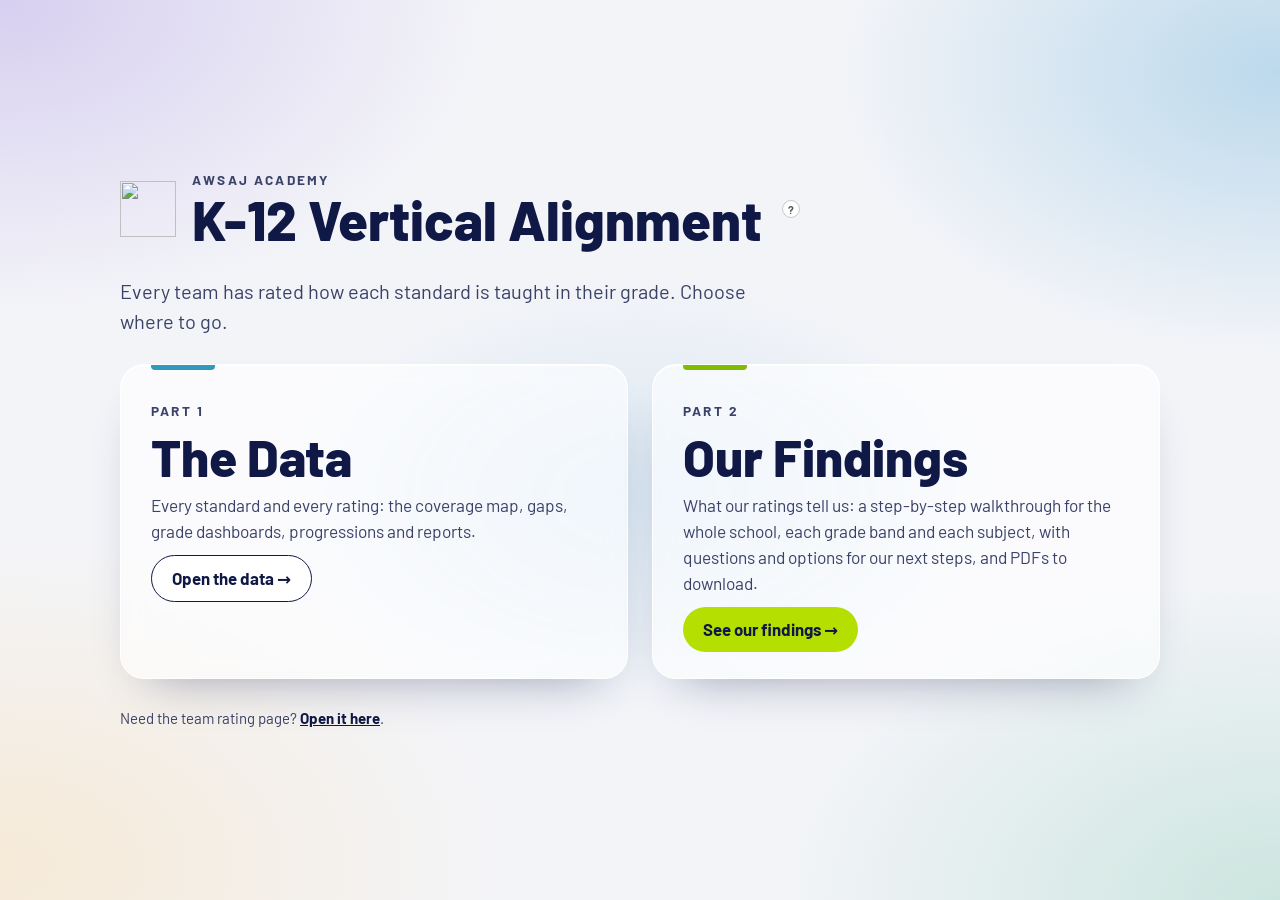
==== site/index.html @ a0c70bc0 "Landing page: Part 1, The Data, and Part 2, Our Findings A plain visit now opens a start page in the" ====
<!doctype html>
<html lang="en">
<head>
<meta charset="utf-8">
<meta name="viewport" content="width=device-width, initial-scale=1">
<title>Awsaj Vertical Alignment</title>
<link rel="icon" href="awsaj-symbol.svg" type="image/svg+xml">
<meta name="description" content="Awsaj Academy K-12 standards coverage: a collaborative audit of what each grade teaches.">
<link rel="preconnect" href="https://fonts.googleapis.com">
<link rel="preconnect" href="https://fonts.gstatic.com" crossorigin>
<link href="https://fonts.googleapis.com/css2?family=Barlow:wght@400;500;600;700&display=swap" rel="stylesheet">
<link rel="stylesheet" href="styles.css?v=dev">
</head>
<body>
<section id="landing" class="landing" hidden aria-labelledby="landing-title">
  <div class="landing-in">
    <div class="landing-brand"><img src="awsaj-symbol.svg" alt="" width="56" height="56"><div><div class="school">Awsaj Academy</div><h1 id="landing-title">K-12 Vertical Alignment</h1></div>
      <button type="button" class="help" data-help="landing" aria-label="What is this?">?</button></div>
    <p class="landing-lead">Every team has rated how each standard is taught in their grade. Choose where to go.</p>
    <div class="landing-cards">
      <a class="landing-card l1" href="./?open=view%3Dheatmap"><span class="eb">Part 1</span><b>The Data</b><span>Every standard and every rating: the coverage map, gaps, grade dashboards, progressions and reports.</span><span class="go">Open the data &rarr;</span></a>
      <a class="landing-card l2" href="journey.html"><span class="eb">Part 2</span><b>Our Findings</b><span>What our ratings tell us: a step-by-step walkthrough for the whole school, each grade band and each subject, with questions and options for our next steps, and PDFs to download.</span><span class="go">See our findings &rarr;</span></a>
    </div>
    <p class="landing-foot">Need the team rating page? <a href="./?rate=1">Open it here</a>.</p>
  </div>
</section>
<script>(function () { if (!location.search && !location.hash) { document.getElementById("landing").hidden = false; document.documentElement.classList.add("on-landing"); } })();</script>
<header class="top">
  <a class="brand" href="./" data-act="home" title="Back to the team page, to choose or change your team">
    <img class="mark" src="awsaj-symbol.svg" alt="" width="44" height="44">
    <div>
      <div class="school">Awsaj Academy</div>
      <h1>K-12 Vertical Alignment</h1>
    </div>
  </a>
  <div class="whoami" id="whoami"></div>
  <span class="open-full-w" id="open-full" hidden><button type="button" class="open-full" data-act="open-full" title="Open the site on its own in a new tab, without the Google Sites banner and menu: best for presenting (then press F11 for full screen).">Open full page ↗</button><button type="button" class="help" data-help="open_full" aria-label="What is this?">?</button></span>
  <div class="team-pick">
    <label for="team">Your team</label><button type="button" class="help" data-help="team" aria-label="What is this?">?</button>
    <select id="team"><option value="">Choose your team</option></select>
  </div>
</header>

<nav class="tabs" role="tablist" aria-label="Views">
  <button role="tab" data-view="rate" aria-selected="true">Rate</button>
  <button role="tab" data-view="heatmap">Coverage map</button>
  <button role="tab" data-view="gaps">Gaps &amp; repetition</button>
  <button role="tab" data-view="dashboard">Grade dashboard</button>
  <button role="tab" data-view="ladder">Progressions</button>
  <button role="tab" data-view="report">Reports</button>
  <button role="tab" data-view="activity">Activity</button>
  <button role="tab" data-view="plans" hidden>Vertical Alignment Audit</button>
  <a class="tablink" href="journey.html">Part 2: What our ratings tell us</a><button type="button" class="help" data-help="part2" aria-label="What is this?">?</button>
  <span class="sync" id="sync" aria-live="polite"></span><button type="button" class="help" data-help="sync" aria-label="What is this?">?</button>
</nav>

<section class="filters" id="filters">
  <label><span>Subject <button type="button" class="help" data-help="subject" aria-label="What is this?">?</button></span><select id="f-subject"></select></label>
  <label><span>Standard set <button type="button" class="help" data-help="framework" aria-label="What is this?">?</button></span><select id="f-framework"></select></label>
  <label><span>Show <button type="button" class="help" data-help="division" aria-label="What is this?">?</button></span><select id="f-division">
    <option value="all">K-12</option><option value="Elementary">Elementary (K-5)</option>
    <option value="Middle">Middle (6-8)</option><option value="High">High (9-12)</option>
    <option value="K-2">Grades K-2</option><option value="3-5">Grades 3-5</option><option value="6-12">Secondary (6-12): every course</option></select></label>
  <label class="grade-only"><span>Grade <button type="button" class="help" data-help="grade" aria-label="What is this?">?</button></span><select id="f-grade"></select></label>
  <label><span>Strand <button type="button" class="help" data-help="strand" aria-label="What is this?">?</button></span><select id="f-strand"><option value="">All strands</option></select></label>
  <label><span>Standards <button type="button" class="help" data-help="mark" aria-label="What is this?">?</button></span><select id="f-mark">
    <option value="">All standards</option><option value="pr">★ Priority / power only</option><option value="pn" class="pn-opt">✓ In curriculum docs only</option><option value="npn" class="pn-opt">Not in curriculum docs</option></select></label>
  <label class="order-only"><span>Order <button type="button" class="help" data-help="order" aria-label="What is this?">?</button></span><select id="f-order">
    <option value="">Curriculum order</option><option value="pr">Priority / power first</option><option value="pn" class="pn-opt">In curriculum docs first</option></select></label>
  <label class="grow"><span>Search <button type="button" class="help" data-help="search" aria-label="What is this?">?</button></span><input id="f-search" type="search" name="va-search" autocomplete="off" placeholder="Code or words, e.g. fractions"></label>
  <div class="exports">
    <button class="ghost" id="x-csv" title="Download the current view as a spreadsheet">CSV</button>
    <button class="ghost" id="x-png" title="Download a grid as an image: the Audit's K-12 grid for the chosen grade, or the coverage map's Matched across grades rows">PNG</button>
    <button class="ghost" id="x-pdf" title="Print or save this view as an A4 PDF with every finding">PDF</button><button class="ghost" id="x-pdf-f" title="Print or save as A4 PDF with the findings only: leaves out the long informational lists (moves, reinforcement, unknown, full grids)">PDF: findings</button><button class="ghost" id="x-report" title="A designed PDF report of this page for K-12, K-5, 6-8 or 9-12">PDF report</button><button type="button" class="help" data-help="pdf_report" aria-label="What is this?">?</button><button type="button" class="help" data-help="exports" aria-label="What is this?">?</button>
  </div>
</section>

<main id="main">
  <section class="view" id="view-flow"></section>
  <section class="view" id="view-rate" hidden></section>
  <section class="view" id="view-heatmap" hidden></section>
  <section class="view" id="view-gaps" hidden></section>
  <section class="view" id="view-dashboard" hidden></section>
  <section class="view" id="view-ladder" hidden></section>
  <section class="view" id="view-report" hidden></section>
  <section class="view" id="view-activity" hidden></section>
  <section class="view" id="view-plans" hidden></section>
</main>

<div class="legend-bar" id="legend">
  <span class="key"><i class="lv lv-none"></i>Not rated</span>
  <span class="key"><i class="lv lv-0"></i>Not taught</span>
  <span class="key"><i class="lv lv-1"></i>Introduced / exposed</span>
  <span class="key"><i class="lv lv-2"></i>Taught in depth</span>
  <span class="key"><i class="lv lv-none placed"></i>Suggested grade for the standard</span>
  <span class="key"><span class="mk mk-pr">★ Priority (6-12)</span><span class="mk mk-pr">★ Power (K-5)</span><span class="mk mk-pn pn-opt">✓ In curriculum docs</span><button type="button" class="help" data-help="marks" aria-label="What is this?">?</button></span><button type="button" class="ghost sm src-btn" data-act="sources">Data sources</button><button type="button" class="help" data-help="sources" aria-label="What is this?">?</button>
  <span class="legend-sets"><span class="setb set-cc">CCSS</span><span class="setb set-ee">EE</span><span class="setb set-ngss">NGSS</span><span class="setb set-aero">AERO</span><span class="setb set-wi">WI</span><button type="button" class="help" data-help="sets" aria-label="What is this?">?</button></span><button type="button" class="help" data-help="legend" aria-label="What is this?">?</button>
</div>

<dialog id="detail" aria-labelledby="d-title">
  <div class="dlg-head">
    <div><div class="eyebrow" id="d-eyebrow"></div><h2 id="d-title"></h2></div>
    <button class="icon" id="d-close" aria-label="Close">&times;</button>
  </div>
  <div class="dlg-body" id="d-body"></div>
</dialog>
<div class="tip" id="tip" role="tooltip" hidden></div>
<div class="pop" id="pop" role="dialog" aria-modal="false" hidden><div class="pop-t" id="pop-t"></div><div id="pop-b"></div><button class="icon pop-x" id="pop-x" aria-label="Close">&times;</button></div>
<div class="toast" id="toast" role="status" hidden></div>

<script src="config.js?v=dev"></script>
<script src="help.js?v=dev"></script>
<script src="app.js?v=dev"></script>
</body>
</html>
---- site/styles.css ----
:root {
  color-scheme: light;
  /* Awsaj Academy brand (from awsaj.qa): dark green wordmark, grey text, and the four ribbon colours of the symbol */
  --brand: #024638;
  --brand-ink: #01302A;
  --brand-tint: #E3EEEA;
  --accent: #ED8B00;        /* tangerine ribbon: highlights, selection, focus */
  --accent-tint: #FDF1E0;
  --ink: #1E2324;
  --ink-2: #56595A;         /* Awsaj abbey grey */
  --muted: #636669;         /* Awsaj logo grey, darkened for text contrast (5.9:1 on white) */
  --line: #D9E1E2;          /* Awsaj geyser */
  --line-2: #C3CDCE;
  --surface: #FFFFFF;
  --page: #F3F6F5;
  --chip: #ECF0F0;          /* Awsaj porcelain */
  /* rating levels use three ribbon colours; lime and orange are never both levels (colour-blind safe) */
  --lv-none: #FFFFFF;
  --lv-0: #D00070;          /* razzmatazz: not taught */
  --lv-0-ink: #FFFFFF;
  --lv-0-tint: #FBE3EF;
  --lv-1: #0092BC;          /* bondi blue: introduced */
  --lv-1-tint: #DFF1F7;
  --lv-2: #78BE21;          /* lima: taught in depth */
  --lv-2-ink: #1E2324;
  --lv-2-tint: #EDF6E1;
  --lv-2-text: #3F6B0C;     /* readable lima for text on white */
  --placed: #024638;
  --elem: #0092BC;
  --middle: #D00070;
  --high: #024638;
  --warn: #8A4E00;
  --warn-bg: #FDF1E0;
  --radius: 12px;
  --font: "Barlow", "DIN Next LT Pro", system-ui, sans-serif;
  --serif: "Barlow", "DIN Next LT Pro", system-ui, sans-serif;
}
* { box-sizing: border-box; }
body { margin: 0; background: var(--page); color: var(--ink); font: 15px/1.5 var(--font); }
h1, h2, h3 { margin: 0; line-height: 1.2; }
button, select, input { font: inherit; }
button { cursor: pointer; border: 1px solid var(--brand); background: var(--brand); color: #fff;
  border-radius: 8px; padding: 6px 12px; font-weight: 600; }
button:hover { background: var(--brand-ink); }
button.ghost { background: var(--surface); color: var(--brand); border-color: var(--line-2); }
button.ghost:hover { border-color: var(--brand); background: var(--brand-tint); }
button.icon { background: transparent; border: 0; color: var(--ink-2); font-size: 26px; line-height: 1; padding: 2px 8px; }
button:focus-visible, select:focus-visible, input:focus-visible, .cell:focus-visible { outline: 3px solid #F7C680; outline-offset: 2px; }
select, input { border: 1px solid var(--line-2); border-radius: 8px; padding: 6px 8px; background: var(--surface); color: var(--ink); min-width: 0; }
.muted { color: var(--muted); }
.row-end { display: flex; justify-content: flex-end; gap: 8px; margin-top: 12px; }

/* header */
.top { display: flex; align-items: center; justify-content: space-between; gap: 16px; flex-wrap: wrap;
  padding: 14px 24px; background: var(--surface); border-top: 5px solid var(--brand); border-bottom: 1px solid var(--line); }
.brand { display: flex; align-items: center; gap: 12px; }
.mark { width: 44px; height: 44px; display: block; }
.school { font-size: 12px; letter-spacing: .12em; text-transform: uppercase; color: var(--muted); font-weight: 600; }
.top h1 { font: 600 22px/1.15 var(--serif); }
.team-pick { display: flex; align-items: center; gap: 8px; }
.team-pick label { font-size: 13px; color: var(--ink-2); font-weight: 600; }
.team-pick select { min-width: 220px; border-color: var(--brand); }

/* tabs */
.tabs { display: flex; gap: 4px; padding: 0 24px; background: var(--surface); border-bottom: 1px solid var(--line); overflow-x: auto; }
.tabs button { background: transparent; color: var(--ink-2); border: 0; border-bottom: 3px solid transparent; border-radius: 0;
  padding: 12px 12px 9px; white-space: nowrap; font-weight: 600; }
.tabs button[aria-selected="true"] { color: var(--brand); border-bottom-color: var(--brand); }
.tabs button:hover { color: var(--brand); background: transparent; }
.sync { margin-left: auto; align-self: center; font-size: 12px; color: var(--muted); white-space: nowrap; padding-left: 12px; }

/* filters */
.filters { display: flex; flex-wrap: wrap; gap: 10px 14px; align-items: end; padding: 14px 24px; }
.filters label { display: flex; flex-direction: column; gap: 3px; font-size: 12px; font-weight: 600; color: var(--ink-2); }
.filters label.grow { flex: 1 1 220px; }
.filters .exports { display: flex; gap: 6px; margin-left: auto; }
.filters[data-view="activity"] .grade-only, .filters[data-view="rate"][data-committee="0"] .grade-only { display: none; }
.torate-row { display: flex; flex-wrap: wrap; align-items: center; gap: 6px; margin: 4px 0 10px; font-size: 13px; }
.torate { border: 1px solid var(--lv-0); background: #fff; color: var(--ink); border-radius: 999px; padding: 3px 10px; cursor: pointer; font: inherit; }
.torate b { color: var(--lv-0); }
.torate.done { border-color: var(--lv-2); } .torate.done b { color: var(--lv-2-text); }
.torate.on { box-shadow: 0 0 0 2px var(--brand); }
.filters select:disabled { opacity: .6; cursor: not-allowed; }

main { padding: 0 24px 24px; }
.view { min-height: 40vh; }
.panel { background: var(--surface); border: 1px solid var(--line); border-radius: var(--radius); padding: 18px 20px; margin-bottom: 16px; }
.panel h2 { font: 600 19px/1.25 var(--serif); margin-bottom: 4px; }
.panel h3 { font-size: 15px; margin: 14px 0 6px; }
.lede { color: var(--ink-2); margin: 4px 0 0; max-width: 70ch; }
.empty { padding: 32px; text-align: center; color: var(--muted); }

/* legend */
.legend-bar { display: flex; flex-wrap: wrap; gap: 6px 18px; padding: 10px 24px; font-size: 13px; color: var(--ink-2);
  position: sticky; bottom: 0; background: rgba(250,250,248,.96); border-top: 1px solid var(--line); z-index: 5; }
.key { display: inline-flex; align-items: center; gap: 6px; }
.lv { display: inline-block; width: 16px; height: 16px; border-radius: 4px; border: 1px solid var(--line-2); }
.lv-none { background: var(--lv-none); }
.lv-0 { background: var(--lv-0); border-color: var(--lv-0); }
.lv-1 { background: var(--lv-1); border-color: var(--lv-1); }
.lv-2 { background: var(--lv-2); border-color: var(--lv-2); }
.lv.placed { box-shadow: inset 0 0 0 2px var(--placed); border-color: var(--placed); }

/* rate view */
.rate-head { display: flex; flex-wrap: wrap; gap: 12px 24px; align-items: center; justify-content: space-between; }
.ring-box { display: flex; align-items: center; gap: 12px; }
.ring-key { font-size: 13px; color: var(--ink-2); line-height: 1.6; }
.ring-key b { color: var(--ink); font-size: 15px; }
.ring-key span { display: inline-flex; align-items: center; gap: 5px; margin-right: 10px; }
.ring-key .lv { width: 10px; height: 10px; border-radius: 3px; }
.donut .arc { transition: stroke-dasharray .6s ease; }
.donut-n { font: 700 9px var(--font); fill: var(--ink); }
.donut-l { font: 600 4.2px var(--font); fill: var(--muted); letter-spacing: .03em; }
.progress { display: flex; align-items: center; gap: 10px; font-size: 13px; color: var(--ink-2); }
.bar { display: flex; width: 220px; height: 10px; border-radius: 5px; overflow: hidden; background: var(--chip); gap: 2px; }
.bar i { display: block; height: 100%; }
.group-title { display: flex; align-items: baseline; justify-content: space-between; gap: 12px; margin: 18px 0 6px; }
.group-title h3 { margin: 0; font-size: 15px; }
.strand { display: flex; align-items: center; gap: 12px; margin: 18px 0 6px; padding: 8px 12px; border-radius: 8px; background: var(--brand-tint);
  font-size: 12px; font-weight: 700; letter-spacing: .06em; text-transform: uppercase; color: var(--brand); }
.strand > span:first-child { flex: 0 1 auto; }
.strand .mini { flex: 1 1 120px; max-width: 260px; }
.strand-n { font-size: 12px; letter-spacing: 0; text-transform: none; color: var(--ink-2); font-variant-numeric: tabular-nums; margin-left: auto; }
.strand.done { background: var(--lv-2-tint); color: var(--lv-2-text); }
.strand.done .strand-n { color: var(--lv-2-text); font-weight: 700; }
.mini { display: inline-flex; gap: 2px; height: 8px; min-width: 60px; border-radius: 4px; overflow: hidden; vertical-align: middle; }
.mini i { display: block; height: 100%; min-width: 3px; }
.mini i.rest { background: var(--line); }
.std { display: grid; grid-template-columns: 120px 1fr auto; gap: 6px 14px; align-items: center; padding: 10px 10px 10px 12px; border-top: 1px solid var(--line);
  border-left: 4px solid transparent; border-radius: 0 6px 6px 0; transition: background .3s, border-color .3s; }
.std:hover { background: #F8FAFA; }
.std.rated.l0 { border-left-color: var(--lv-0); } .std.rated.l1 { border-left-color: var(--lv-1); } .std.rated.l2 { border-left-color: var(--lv-2); }
.std.flash.l0 { animation: flash0 1s ease-out; } .std.flash.l1 { animation: flash1 1s ease-out; } .std.flash.l2 { animation: flash2 1s ease-out; }
@keyframes flash0 { from { background: var(--lv-0-tint); } } @keyframes flash1 { from { background: var(--lv-1-tint); } } @keyframes flash2 { from { background: var(--lv-2-tint); } }
.std:first-of-type { border-top: 0; }
.code { font-weight: 700; font-size: 13px; color: var(--ink); background: none; border: 0; padding: 0; text-align: left; }
.code:hover { color: var(--brand); background: none; text-decoration: underline; }
.std .txt { color: var(--ink-2); font-size: 14px; }
.std .tags { display: flex; gap: 6px; flex-wrap: wrap; margin-top: 3px; }
.tag { font-size: 11px; font-weight: 600; padding: 1px 7px; border-radius: 99px; background: var(--chip); color: var(--ink-2); }
.tag.sg { background: var(--brand-tint); color: var(--brand-ink); }
.tag.flag { background: var(--warn-bg); color: var(--warn); }
.seg { display: inline-flex; border: 1px solid var(--line-2); border-radius: 8px; overflow: hidden; }
.seg button { background: var(--surface); color: var(--ink-2); border: 0; border-left: 1px solid var(--line-2); border-radius: 0;
  padding: 6px 10px; font-size: 13px; font-weight: 600; white-space: nowrap; }
.seg button:first-child { border-left: 0; }
.seg button:hover { background: var(--chip); color: var(--ink); }
.seg button[data-l="0"]:hover { background: var(--lv-0-tint); } .seg button[data-l="1"]:hover { background: var(--lv-1-tint); } .seg button[data-l="2"]:hover { background: var(--lv-2-tint); }
.seg button[aria-pressed="true"] { animation: pop .25s ease-out; }
@keyframes pop { 50% { transform: scale(1.08); } }
.seg button[aria-pressed="true"][data-l="0"] { background: var(--lv-0); color: var(--lv-0-ink); }
.seg button[aria-pressed="true"][data-l="1"] { background: var(--lv-1); color: #fff; }
.seg button[aria-pressed="true"][data-l="2"] { background: var(--lv-2); color: var(--lv-2-ink); }
.who { font-size: 11px; color: var(--muted); grid-column: 3; text-align: right; }

/* heatmap */
.hm-wrap { overflow: auto; max-height: 70vh; border: 1px solid var(--line); border-radius: var(--radius); background: var(--surface); }
table.hm { border-collapse: separate; border-spacing: 2px; font-size: 12px; }
table.hm th { position: sticky; top: 0; background: var(--surface); z-index: 2; font-weight: 700; color: var(--ink-2); padding: 6px 2px; }
table.hm th.rowh, table.hm td.rowh { position: sticky; left: 0; background: var(--surface); z-index: 1; text-align: left; }
table.hm th.rowh { z-index: 3; }
table.hm td.rowh { padding: 0 10px 0 6px; white-space: nowrap; max-width: 280px; overflow: hidden; text-overflow: ellipsis; }
table.hm tr.strand-row td { font-size: 11px; font-weight: 700; letter-spacing: .06em; text-transform: uppercase; color: var(--brand); padding: 12px 6px 4px;
  background: linear-gradient(90deg, var(--brand-tint), transparent 60%); border-radius: 6px; }
table.hm th[data-gi] { vertical-align: bottom; }
.colh { background: none; border: 0; color: var(--ink-2); padding: 2px 0 4px; display: flex; flex-direction: column; align-items: center; gap: 3px; width: 34px; border-radius: 6px; font-weight: 700; }
.colh small { font-size: 10px; font-weight: 600; color: var(--muted); }
.colh .mini { min-width: 0; width: 30px; height: 5px; }
.colh:hover { background: var(--brand-tint); color: var(--brand); }
table.hm th.sel .colh { background: var(--accent); color: #fff; } table.hm th.sel .colh small { color: #fff; }
table.hm td.xcol, table.hm th.xcol, table.cm th.xcol { background: var(--accent-tint); }
table.hm tbody tr:hover td { background: var(--accent-tint); }
table.hm tbody tr:hover td.rowh .code { color: var(--brand); }
.cell { width: 30px; height: 20px; border-radius: 4px; background: var(--lv-none); border: 1px solid var(--line); padding: 0; display: block; position: relative; transition: transform .12s; }
.cell.l0 { background: var(--lv-0); border-color: var(--lv-0); }
.cell.l1 { background: var(--lv-1); border-color: var(--lv-1); }
.cell.l2 { background: var(--lv-2); border-color: var(--lv-2); }
.cell.placed { box-shadow: 0 0 0 2px var(--placed); border-color: var(--placed); }
.cell.placed:not(.l0):not(.l1):not(.l2) { background: var(--lv-none); }
.cell.off::after { content: ""; position: absolute; right: 2px; top: 2px; width: 5px; height: 5px; border-radius: 50%; background: var(--brand); }
.cell.l1.off::after, .cell.l0.off::after { background: #fff; } .cell.l2.off::after { background: var(--brand); }
.cell:hover { outline: 2px solid var(--ink); outline-offset: 1px; transform: scale(1.25); z-index: 1; }
.cell:hover { background: var(--lv-none); } .cell.placed:hover { background: var(--lv-none); }
.cell.l0:hover { background: var(--lv-0); } .cell.l1:hover { background: var(--lv-1); } .cell.l2:hover { background: var(--lv-2); }
td.dim { opacity: .35; }

/* stats */
.tiles { display: grid; grid-template-columns: repeat(auto-fit, minmax(170px, 1fr)); gap: 12px; margin: 12px 0; }
.tile { border: 1px solid var(--line); border-radius: var(--radius); padding: 12px 14px; background: var(--surface); }
.tile .n { font: 600 28px/1.1 var(--serif); color: var(--ink); }
.tile .l { font-size: 13px; color: var(--ink-2); }
.tile { border-top: 4px solid var(--line-2); transition: transform .15s, box-shadow .15s; }
.tile:hover { transform: translateY(-2px); box-shadow: 0 6px 16px rgba(0,0,0,.06); }
.tile.t2 { border-top-color: var(--lv-2); background: linear-gradient(var(--lv-2-tint), var(--surface) 70%); } .tile.t2 .n { color: var(--lv-2-text); }
.tile.t1 { border-top-color: var(--lv-1); background: linear-gradient(var(--lv-1-tint), var(--surface) 70%); } .tile.t1 .n { color: #006F8F; }
.tile.t0 { border-top-color: var(--lv-0); background: linear-gradient(var(--lv-0-tint), var(--surface) 70%); } .tile.t0 .n { color: var(--lv-0); }
.tile.ring-tile { display: flex; align-items: center; gap: 10px; border-top-color: var(--brand); }
.summary { background: var(--brand-tint); border-left: 4px solid var(--accent); padding: 12px 16px; border-radius: 0 8px 8px 0; color: var(--ink); }
.summary p { margin: 0 0 6px; }
.strand-bars { display: grid; grid-template-columns: minmax(140px, 260px) 1fr 70px; gap: 8px 12px; align-items: center; font-size: 13px; }
.strand-bars .sb { display: flex; height: 18px; gap: 2px; }
.strand-bars .sb i { display: block; height: 100%; transform-origin: left; animation: grow .7s ease-out both; }
@keyframes grow { from { transform: scaleX(0); } }
.sb-name { background: none; border: 0; color: var(--ink); padding: 2px 0; text-align: left; font-weight: 600; }
.sb-name:hover { background: none; color: var(--brand); text-decoration: underline; }
.strand-bars .sb i:first-child { border-radius: 4px 0 0 4px; }
.strand-bars .sb i:last-child { border-radius: 0 4px 4px 0; }
.num { text-align: right; color: var(--ink-2); font-variant-numeric: tabular-nums; }

/* gaps */
.gap-list { list-style: none; padding: 0; margin: 6px 0 0; columns: 2 320px; column-gap: 24px; }
.gap-list li { break-inside: avoid; padding: 5px 0; border-bottom: 1px dashed var(--line); font-size: 14px; }
details.gap > summary { cursor: pointer; font-weight: 700; padding: 6px 0; }
details.gap > summary .count { display: inline-block; min-width: 2.2em; text-align: center; background: var(--brand-tint); color: var(--brand-ink); border-radius: 99px; padding: 0 8px; margin-right: 8px; }

/* ladder */
.ladder { display: grid; grid-auto-flow: column; grid-auto-columns: minmax(150px, 1fr); gap: 10px; overflow-x: auto; padding-bottom: 6px; }
.rung { border: 1px solid var(--line); border-radius: var(--radius); background: var(--surface); padding: 10px; min-height: 120px; }
.rung h4 { margin: 0 0 6px; font-size: 13px; color: var(--brand); }
.rung { border-top: 4px solid var(--line-2); }
.rung.div-Elementary { border-top-color: var(--elem); } .rung.div-Elementary h4 { color: var(--elem); }
.rung.div-Middle { border-top-color: var(--middle); } .rung.div-High { border-top-color: var(--high); } .rung.div-High h4 { color: var(--high); }
.rung .mini { width: 100%; margin-bottom: 8px; }
.rung.sel { box-shadow: 0 0 0 2px var(--accent); background: #FFFCF7; }
.chip { display: block; width: 100%; text-align: left; margin-bottom: 6px; padding: 6px 8px; border-radius: 6px; font-size: 12px; font-weight: 600;
  border: 1px solid var(--line); background: var(--lv-none); color: var(--ink); }
.chip.l0 { background: var(--lv-0); color: #fff; border-color: var(--lv-0); } .chip.l1 { background: var(--lv-1); color: #fff; border-color: var(--lv-1); }
.chip.l2 { background: var(--lv-2); color: var(--ink); border-color: var(--lv-2); }
.chip { transition: transform .12s; }
.chip:hover { outline: 2px solid var(--ink); background-clip: padding-box; transform: translateY(-1px); }
.chip:hover { background: var(--lv-none); color: var(--ink); } .chip.l0:hover { background: var(--lv-0); color: #fff; }
.chip.l1:hover { background: var(--lv-1); color: #fff; } .chip.l2:hover { background: var(--lv-2); color: var(--ink); }
.chip small { display: block; font-weight: 400; opacity: .85; }

/* activity */
table.log { width: 100%; border-collapse: collapse; font-size: 13px; }
table.log th, table.log td { text-align: left; padding: 7px 8px; border-bottom: 1px solid var(--line); }
table.log th { color: var(--ink-2); font-size: 12px; }
table.log tr.undone td { color: var(--muted); text-decoration: line-through; }

/* dialog */
dialog { border: 0; border-radius: 14px; padding: 0; width: min(880px, calc(100vw - 32px)); max-height: calc(100vh - 48px); box-shadow: 0 20px 60px rgba(0,0,0,.25); }
dialog::backdrop { background: rgba(20, 10, 15, .45); }
#admin { width: min(420px, calc(100vw - 32px)); }
.dlg-head { display: flex; justify-content: space-between; gap: 12px; padding: 16px 20px 10px; border-top: 5px solid var(--brand); position: sticky; top: 0; background: var(--surface); z-index: 5; }
.dlg-head h2 { font: 600 22px/1.2 var(--serif); }
.eyebrow { font-size: 12px; font-weight: 700; letter-spacing: .06em; text-transform: uppercase; color: var(--brand); }
.dlg-body { padding: 4px 20px 20px; }
.dlg-body .stdtext { font-size: 16px; }
.grid2 { display: grid; grid-template-columns: 1fr 1fr; gap: 14px; }
.box { border: 1px solid var(--line); border-radius: var(--radius); padding: 12px 14px; }
.box h3 { margin: 0 0 6px; font-size: 13px; color: var(--ink-2); text-transform: uppercase; letter-spacing: .05em; }
.levels dt { font-weight: 700; font-size: 13px; margin-top: 6px; }
.levels dd { margin: 0; font-size: 14px; color: var(--ink-2); }
.flagbox { background: var(--warn-bg); color: var(--warn); border-radius: 8px; padding: 10px 12px; margin: 10px 0; font-size: 14px; }
.strip { display: grid; grid-template-columns: repeat(13, 1fr); gap: 3px; margin-top: 6px; }
.strip div { text-align: center; font-size: 11px; color: var(--ink-2); }
.strip .cell { width: 100%; height: 24px; }
.related a, .related button { font-size: 13px; }
.comments { list-style: none; padding: 0; margin: 0; }
.comments li { border-top: 1px solid var(--line); padding: 8px 0; font-size: 14px; }
.comments .meta { font-size: 12px; color: var(--muted); }
textarea { width: 100%; min-height: 70px; border: 1px solid var(--line-2); border-radius: 8px; padding: 8px; font: inherit; }

/* help popovers */
.help { display: inline-grid; place-items: center; width: 18px; height: 18px; padding: 0; margin-left: 4px; border-radius: 50%;
  border: 1px solid var(--line-2); background: var(--surface); color: var(--ink-2); font-size: 11px; font-weight: 700; line-height: 1; vertical-align: middle; }
.help:hover, .help[aria-expanded="true"] { background: var(--brand); border-color: var(--brand); color: #fff; }
.filters label > span { display: inline-flex; align-items: center; }
.pop { position: fixed; z-index: 70; width: min(360px, calc(100vw - 32px)); background: var(--surface); color: var(--ink); border: 1px solid var(--line-2);
  border-top: 4px solid var(--brand); border-radius: 10px; padding: 12px 34px 12px 14px; box-shadow: 0 12px 36px rgba(0,0,0,.18); font-size: 14px; }
.pop-t { font-weight: 700; margin-bottom: 4px; }
.pop p { margin: 0 0 6px; } .pop ul { margin: 4px 0 6px 18px; padding: 0; }
.pop-x { position: absolute; top: 4px; right: 4px; font-size: 20px; }
.soon { font-size: 10px; font-weight: 700; background: var(--brand-tint); color: var(--brand-ink); border-radius: 99px; padding: 1px 6px; margin-left: 4px; vertical-align: 2px; }
.notice { border: 1px dashed var(--brand); background: var(--brand-tint); border-radius: 10px; padding: 14px 16px; margin: 10px 0 14px; }
.notice b { color: var(--brand-ink); }
table.svs { width: 100%; border-collapse: collapse; font-size: 13px; }
table.svs th, table.svs td { text-align: left; padding: 8px; border-bottom: 1px solid var(--line); vertical-align: top; }
table.svs th { font-size: 12px; color: var(--ink-2); }
.pill { display: inline-flex; align-items: center; gap: 5px; font-size: 12px; font-weight: 600; }
.pill i { width: 12px; height: 12px; border-radius: 3px; display: inline-block; border: 1px solid var(--line-2); }
.steps { counter-reset: s; list-style: none; padding: 0; margin: 8px 0 0; display: grid; grid-template-columns: repeat(auto-fit, minmax(200px, 1fr)); gap: 10px; }
.steps li { counter-increment: s; border: 1px solid var(--line); border-radius: 10px; padding: 10px 12px 10px 40px; position: relative; font-size: 13px; color: var(--ink-2); background: var(--surface); }
.steps li::before { content: counter(s); position: absolute; left: 10px; top: 10px; width: 22px; height: 22px; border-radius: 50%; background: var(--brand); color: #fff; font-weight: 700; font-size: 12px; display: grid; place-items: center; }
.steps b { color: var(--ink); display: block; }
.placeholder td { color: var(--muted); font-style: italic; }

/* tooltip / toast */
.tip { position: fixed; z-index: 1000; max-width: 340px; background: #000; color: #fff; padding: 8px 10px; border-radius: 8px; font-size: 13px; pointer-events: none; box-shadow: 0 6px 20px rgba(0,0,0,.2); }
.tip b, .tip i { color: #fff; }
.toast { position: fixed; left: 50%; bottom: 64px; transform: translateX(-50%); background: var(--ink); color: #fff; padding: 10px 16px; border-radius: 99px; font-size: 14px; z-index: 60; }
.toast button { margin-left: 10px; background: none; border: 1px solid #fff; color: #fff; border-radius: 99px; padding: 2px 12px; font: inherit; font-weight: 600; cursor: pointer; }
.confetti { position: fixed; inset: 0; pointer-events: none; z-index: 80; overflow: hidden; }
.confetti i { position: absolute; top: -12px; width: 8px; height: 12px; border-radius: 2px; animation: fall linear forwards; }
@keyframes fall { to { top: 105vh; transform: rotate(540deg) translateX(40px); } }
@media (prefers-reduced-motion: reduce) { *, *::before, *::after { animation: none !important; transition: none !important; } }
.foot { padding: 16px 24px 64px; font-size: 12px; color: var(--muted); }

@media (max-width: 760px) {
  .top, .tabs, .filters, main, .legend-bar, .foot { padding-left: 16px; padding-right: 16px; }
  .std { grid-template-columns: 1fr; }
  .who { grid-column: 1; text-align: left; }
  .grid2 { grid-template-columns: 1fr; }
  .team-pick select { min-width: 0; width: 100%; }
  .team-pick { width: 100%; }
  .filters .exports { margin-left: 0; }
  .legend-bar { position: static; }
}
/* Print and "Save as PDF": A4 portrait, every finding shown (app.js opens every section and lists in full). */
@page { size: A4 portrait; margin: 12mm 10mm; }
@media print {
  html, body { width: auto; background: #fff !important; font-size: 10.5pt; -webkit-print-color-adjust: exact; print-color-adjust: exact; }
  .tabs, .filters, .legend-bar .key:last-child, .team-pick, .exports, .seg button:not([aria-pressed="true"]),
  .scroll-hint, .grid-more, .map-bar, .pl-tools, button.help, button.ghost, .ba-bar button, [data-act="more"], [data-act="ba-go"], .sync, .confetti { display: none !important; }
  .legend-bar { position: static; }
  main { padding: 0 !important; max-width: none !important; }
  .panel { box-shadow: none !important; border: 1px solid #ccc; break-inside: auto; margin: 0 0 6mm; padding: 4mm; }
  h2, h3, summary { break-after: avoid; }
  li, tr, .ins, .pb, .ch-step { break-inside: avoid; }
  details > summary { list-style: none; }
  details > summary::-webkit-details-marker, details > summary::marker { display: none; }
  .hm-wrap, .cm-wrap, .tbl-scroll, .pl-wrap { max-height: none !important; overflow: visible !important; }
  thead { display: table-header-group; }
  .sticky, [style*="sticky"], .pl-head, table thead th { position: static !important; }
  /* Wide grids shrink to the page width instead of being cut off. */
  table.hm, table.cm, table.svs { width: 100% !important; min-width: 0 !important; table-layout: auto; font-size: 8pt; }
  table.hm td, table.hm th, table.cm td, table.cm th { padding: 1px !important; }
  .ins-grid { grid-template-columns: repeat(3, 1fr) !important; gap: 3mm; }
  a { color: inherit; text-decoration: none; }
  .linkish, .code-link { text-decoration: none; color: inherit; }
  /* With a popup open, print the popup only. */
  body:has(#detail[open]) > :not(#detail) { display: none !important; }
  #detail[open] { position: static; display: block; width: auto; max-width: none; max-height: none; height: auto; overflow: visible; border: 0; box-shadow: none; margin: 0; padding: 0; transform: none; }
  #detail::backdrop { display: none; }
  #d-close, #detail [data-act="dlg-back"] { display: none !important; }
}

/* ---------------- teacher flow (one standard at a time) ---------------- */
body[data-mode="teacher"] .tabs, body[data-mode="teacher"] .filters, body[data-mode="teacher"] .legend-bar,
body[data-mode="welcome"] .tabs, body[data-mode="welcome"] .filters, body[data-mode="welcome"] .legend-bar,
.team-pick { display: none; }
body[data-mode="teacher"] main, body[data-mode="welcome"] main { padding-top: 28px; }
.whoami { display: flex; align-items: center; gap: 12px; flex-wrap: wrap; }
.who-team { font-weight: 700; color: var(--ink); background: var(--chip); border-radius: 99px; padding: 5px 14px; }
button.sm { padding: 5px 12px; font-size: 13px; }
.linkish { background: none; border: 0; padding: 0; color: var(--brand); font-weight: 600; text-decoration: underline; text-underline-offset: 3px; }
.linkish:hover { background: none; color: var(--brand-ink); }
.linkish:disabled { color: var(--line-2); text-decoration: none; cursor: default; }

.flow-wrap { max-width: 760px; margin: 0 auto; }
.flow-wrap.wide { max-width: none; }
.hero h2 { font: 600 30px/1.2 var(--serif); }
.hero .lede { font-size: 16px; margin: 8px 0 20px; }
.pick-h { font-size: 12px; letter-spacing: .08em; text-transform: uppercase; color: var(--muted); margin: 22px 0 8px; }
.pick { display: grid; grid-template-columns: repeat(auto-fill, minmax(170px, 1fr)); gap: 8px; }
.pick-b { background: var(--surface); color: var(--ink); border: 1px solid var(--line); border-radius: 12px; padding: 14px 16px; text-align: left; font-weight: 600;
  box-shadow: 0 1px 2px rgba(0,0,0,.04); transition: border-color .15s, transform .15s, box-shadow .15s; }
.pick-b:hover { background: var(--surface); border-color: var(--brand); color: var(--brand); transform: translateY(-1px); box-shadow: 0 6px 16px rgba(138,21,56,.08); }
.committee-link { margin-top: 28px; }

.flow-head { margin-bottom: 16px; }
.subj-pills { display: flex; gap: 6px; flex-wrap: wrap; margin-bottom: 14px; }
.subj { background: var(--surface); color: var(--ink-2); border: 1px solid var(--line); border-radius: 99px; padding: 6px 14px; font-weight: 600; }
.subj span { font-weight: 500; color: var(--muted); margin-left: 4px; }
.subj:hover { background: var(--surface); border-color: var(--brand); color: var(--brand); }
.subj[aria-selected="true"] { background: var(--brand); border-color: var(--brand); color: #fff; }
.subj[aria-selected="true"] span { color: #BFE0D6; }
.subj.done span { color: var(--lv-2-text); font-weight: 700; }
.subj.done[aria-selected="true"] span { color: #fff; }
.flow-progress { display: flex; align-items: center; gap: 14px; font-size: 14px; color: var(--ink-2); }
.fp-bar { flex: 1; height: 6px; border-radius: 3px; background: var(--line); overflow: hidden; }
.fp-bar i { display: block; height: 100%; background: var(--brand); border-radius: 3px; transition: width .5s ease; }

.card { background: var(--surface); border: 1px solid var(--line); border-radius: 16px; padding: 28px 32px; box-shadow: 0 1px 2px rgba(0,0,0,.04), 0 12px 32px rgba(31,35,40,.06); }
.card.enter { animation: cardIn .28s ease-out; }
@keyframes cardIn { from { opacity: 0; transform: translateX(24px); } }
.card-top { display: flex; justify-content: space-between; gap: 12px; font-size: 13px; }
.card-code { margin: 10px 0 6px; }
.card-code .code { font: 600 26px/1.2 var(--serif); }
.card-text { font-size: 19px; line-height: 1.55; margin: 0 0 12px; color: var(--ink); }
.card-meta { font-size: 13px; color: var(--muted); margin: 0 0 22px; }
.card-q { font-weight: 700; margin: 0 0 10px; }
.choices { display: grid; grid-template-columns: repeat(3, 1fr); gap: 10px; }
.choice { position: relative; display: flex; flex-direction: column; align-items: flex-start; gap: 2px; text-align: left; background: var(--surface); color: var(--ink);
  border: 1.5px solid var(--line-2); border-radius: 12px; padding: 14px 14px 14px 46px; min-height: 76px; transition: border-color .12s, background .12s, transform .12s; }
.choice kbd { position: absolute; left: 14px; top: 15px; width: 22px; height: 22px; display: grid; place-items: center; border-radius: 6px; font: 700 12px var(--font);
  background: var(--chip); color: var(--ink-2); border: 1px solid var(--line-2); }
.choice b { font-size: 15px; } .choice small { font-size: 12px; color: var(--muted); font-weight: 500; }
.choice:hover { transform: translateY(-1px); }
.choice.c0:hover { border-color: var(--lv-0); background: var(--lv-0-tint); } .choice.c1:hover { border-color: var(--lv-1); background: var(--lv-1-tint); }
.choice.c2:hover { border-color: var(--lv-2); background: var(--lv-2-tint); }
.choice.on.c0 { background: var(--lv-0); border-color: var(--lv-0); color: #fff; } .choice.on.c1 { background: var(--lv-1); border-color: var(--lv-1); color: #fff; }
.choice.on.c2 { background: var(--lv-2); border-color: var(--lv-2); color: var(--ink); }
.choice.on small { color: inherit; opacity: .85; }
.card-foot { display: flex; justify-content: space-between; align-items: center; gap: 12px; margin-top: 18px; font-size: 14px; flex-wrap: wrap; }
.card-foot .keys { font-size: 12px; }
.flow-more { text-align: center; margin-top: 18px; font-size: 14px; }
.done-card { text-align: center; }
.big-tick { color: var(--ink) !important; width: 64px; height: 64px; border-radius: 50%; margin: 0 auto 12px; display: grid; place-items: center; font-size: 30px; color: #fff; background: var(--lv-2); animation: pop .4s ease-out; }
.done-card h2 { font: 600 26px/1.2 var(--serif); }
.done-card .lede { margin: 8px auto 18px; }
.done-actions { display: flex; gap: 10px; justify-content: center; flex-wrap: wrap; align-items: center; }

@media (max-width: 760px) {
  .card { padding: 20px 18px; }
  .card-text { font-size: 17px; }
  .choices { grid-template-columns: 1fr; }
  .card-foot .keys { display: none; }
  .toast { bottom: 16px; width: calc(100vw - 32px); border-radius: 14px; text-align: center; }
  .whoami { width: 100%; }
}

/* Awsaj brand ribbon: the four symbol colours as a thin stripe under the header */
.top { border-top: 0; position: relative; }
.top::after { content: ""; position: absolute; left: 0; right: 0; bottom: -1px; height: 4px;
  background: linear-gradient(90deg, #ED8B00 0 25%, #0092BC 25% 50%, #D00070 50% 75%, #78BE21 75% 100%); }
.top h1 { color: var(--brand); font-weight: 600; letter-spacing: -.01em; }
.panel h2, .hero h2, .card-code .code, .done-card h2, .dlg-head h2 { font-weight: 600; letter-spacing: -.01em; }
.dlg-head { border-top-color: var(--brand); }
.pop { border-top-color: var(--brand); }

/* ---------------- Part 1 coverage map (strand x grade tiles) ---------------- */
.cm-wrap { background: var(--surface); border: 1px solid var(--line); border-radius: var(--radius); padding: 14px 16px; overflow-x: auto; }
table.cm { border-collapse: separate; border-spacing: 4px; width: 100%; }
table.cm thead th { font-size: 12px; color: var(--ink-2); font-weight: 700; padding: 0 0 4px; vertical-align: bottom; }
table.cm .colh { width: 100%; }
table.cm th.sel .colh { background: var(--accent); color: #fff; } table.cm th.sel .colh small { color: #fff; }
.cm-row { text-align: left; font-size: 13px; font-weight: 600; color: var(--ink); padding-right: 10px; min-width: 170px; max-width: 260px; }
.cm-row small { display: block; font-weight: 500; color: var(--muted); font-size: 11px; }
.cm-td { padding: 0; }
.cm-tile { position: relative; display: block; width: 100%; min-width: 46px; height: 52px; padding: 0; border: 0; border-radius: 8px; overflow: hidden;
  background: var(--lv-none); box-shadow: inset 0 0 0 1px var(--line-2); cursor: pointer; transition: transform .12s, box-shadow .12s; }
.cm-tile:hover { background: var(--lv-none); transform: translateY(-2px); box-shadow: inset 0 0 0 1px var(--line-2), 0 6px 14px rgba(2,70,56,.15); }
.cm-tile.full, .cm-tile.full:hover { box-shadow: inset 0 0 0 2px var(--brand); }
.cm-pr { position: absolute; left: 4px; bottom: 3px; display: grid; place-items: center; width: 16px; height: 16px; border-radius: 50%; background: #fff; box-shadow: 0 0 0 1.5px var(--accent); font: 700 11px/1 var(--font); color: var(--accent); }
.cm-fill { position: absolute; inset: 0; display: flex; flex-direction: column-reverse; }
.cm-fill i { display: block; width: 100%; }
.cm-n { position: absolute; left: 6px; top: 5px; font: 700 12px var(--font); color: var(--ink); background: rgba(255,255,255,.88); border-radius: 5px; padding: 0 5px; }
.cm-plus { position: absolute; right: 5px; top: 5px; font: 700 10px var(--font); color: var(--ink); background: var(--accent-tint); border: 1px solid var(--accent); border-radius: 5px; padding: 0 4px; }
.cm-none { display: block; height: 52px; border-radius: 8px; background: repeating-linear-gradient(135deg, transparent 0 6px, var(--chip) 6px 7px); }
.cm-extra { display: grid; place-items: center; font: 700 11px var(--font); color: var(--accent); }
table.cm td.xcol .cm-none { background-color: var(--accent-tint); }
table.cm th.cm-row { position: sticky; left: 0; background: var(--surface); z-index: 1; }
/* blue ring = plans include the standard (audit grid) */
/* In plans: a dashed ring outside the cell (a pattern, so it never looks like the solid suggested-grade outline).
   Priority / power: an orange corner. Neither uses a rating colour. */
.cell.inplan::after { content: ""; position: absolute; left: 3px; right: 3px; bottom: -5px; height: 3px; border-radius: 2px; background: var(--ink); }
.cell.off.inplan::after { content: ""; }
.cell.prio::before { content: ""; position: absolute; top: -1px; left: -1px; border-style: solid; border-width: 9px 9px 0 0; border-color: var(--accent) transparent transparent transparent; border-top-left-radius: 4px; filter: drop-shadow(1px 1px 0 #fff) drop-shadow(1px 1px 0 rgba(2, 70, 56, .6)); }
.plan-ring-key, .prio-key { display: inline-block; width: 18px; height: 12px; border-radius: 3px; vertical-align: -1px; background: #fff; border: 1px solid var(--line); position: relative; }
.plan-key { display: inline-block; width: 18px; height: 12px; border-radius: 3px; vertical-align: -1px; background: #fff; border: 1px solid var(--line); border-bottom: 3px solid var(--ink); margin: 0 3px; }
.prio-key::after { content: ""; position: absolute; top: -1px; left: -1px; border-style: solid; border-width: 8px 8px 0 0; border-color: var(--accent) transparent transparent transparent; }

/* ---------------- standard sets: badges and set styles (shape and line, never the rating colours) ---------------- */
.setb { display: inline-flex; align-items: center; justify-content: center; min-width: 26px; height: 18px; padding: 0 5px; border-radius: 4px;
  font: 700 10px/1 var(--font); letter-spacing: .04em; vertical-align: 1px; white-space: nowrap; }
.setb.set-cc { background: var(--set-cc); color: #fff; border: 1.5px solid var(--set-cc); }
.setb.set-ee { background: #EFE8FF; color: #5A2FD6; border: 2px dashed var(--set-ee); border-radius: 9px; }
.setb.set-ngss { background: var(--set-ngss); color: #fff; border: 1.5px solid var(--set-ngss); border-radius: 2px; }
.setb.set-aero { background: #FFF6D6; color: #6B4E00; border: 2px dotted var(--set-aero); }
.setb.set-wi { background: var(--set-wi); color: #fff; border: 3px double #fff; outline: 1.5px solid var(--set-wi); height: 20px; }
/* set chooser */
.set-card h2 { font-size: 24px; }
.set-opts { display: grid; gap: 10px; margin: 16px 0 20px; }
.set-opt { display: flex; align-items: flex-start; gap: 12px; padding: 14px 16px; border: 1.5px solid var(--line-2); border-radius: 12px; cursor: pointer; background: #fff; }
.set-opt:hover { border-color: var(--brand); }
.set-opt input { width: 20px; height: 20px; margin: 0; accent-color: var(--brand); flex: none; }
.set-opt .setb { margin-top: 1px; }
.set-opt b { display: block; } .set-opt small { display: block; color: var(--muted); font-size: 13px; margin-top: 2px; }
.set-opt.set-ee { border-style: dashed; }
.set-opt:has(input:checked) { border-color: var(--brand); background: var(--brand-tint); }
/* set pills in the flow */
.set-pills { display: flex; flex-wrap: wrap; align-items: center; gap: 6px; margin: 0 0 12px; font-size: 13px; }
.setp { background: #fff; color: var(--ink-2); border: 1px solid var(--line); border-radius: 99px; padding: 4px 12px 4px 6px; font-weight: 600; font-size: 13px; display: inline-flex; align-items: center; gap: 6px; }
.setp span { color: var(--muted); font-weight: 500; }
.setp:hover { background: #fff; border-color: var(--brand); color: var(--brand); }
.setp.on { border-color: var(--brand); box-shadow: 0 0 0 2px var(--brand-tint); }
.setp.done span { color: var(--lv-2-text); font-weight: 700; }
.set-switch { display: flex; align-items: center; gap: 8px; margin: 0 0 10px; padding: 10px 14px; border-radius: 10px; background: var(--accent-tint); color: var(--ink); font-size: 14px; animation: cardIn .3s ease-out; }
/* cards and rows take the set's line style, so a CC card and an EE card never look the same */
.std-card.set-ee { border: 2px dashed var(--set-ee); background: linear-gradient(#F6FAF8, #fff 120px); }
.std-card.set-aero { border: 2px dotted var(--set-aero); }
.std-card.set-ngss { border-top: 6px solid var(--set-ngss); }
.std-card.set-wi { border: 4px double var(--set-wi); }
.std-card.set-cc { border-top: 6px solid var(--set-cc); }
.std-card .eyebrow .setb { margin-right: 4px; }
.std.set-ee { background: repeating-linear-gradient(135deg, transparent 0 10px, #F4F8F6 10px 11px); }
.chip .setb { height: 15px; min-width: 20px; font-size: 9px; margin-right: 2px; }
.strand .setb { margin-right: 6px; }
.torate .setb { margin-left: 3px; height: 15px; min-width: 20px; font-size: 9px; }
.legend-sets { display: inline-flex; align-items: center; gap: 6px; margin-left: 8px; padding-left: 14px; border-left: 1px solid var(--line-2); }
.ring-box { flex: 0 0 auto; }
.ring-key { min-width: 220px; }
.rate-head > div:first-child { flex: 1 1 380px; }
table.cm tr.set-ee th.cm-row { border-left: 3px dashed var(--set-ee); padding-left: 8px; }

/* ---------------- library (Still to do / Done) and team links ---------------- */
.library { margin-top: 16px; background: var(--surface); border: 1px solid var(--line); border-radius: 14px; padding: 12px 14px; }
.lib-tabs { display: flex; align-items: center; gap: 8px; }
.lib-t { background: #fff; color: var(--ink-2); border: 1px solid var(--line); border-radius: 99px; padding: 5px 14px; font-weight: 600; }
.lib-t span { margin-left: 4px; color: var(--muted); font-weight: 700; }
.lib-t:hover { background: #fff; border-color: var(--brand); color: var(--brand); }
.lib-t.on { background: var(--brand); border-color: var(--brand); color: #fff; } .lib-t.on span { color: #BFE0D6; }
.lib-list { list-style: none; margin: 10px 0 0; padding: 0; max-height: 320px; overflow: auto; }
.lib-list li { border-top: 1px solid var(--line); }
.lib-i { display: flex; align-items: center; gap: 8px; width: 100%; text-align: left; background: none; border: 0; border-radius: 6px; color: var(--ink); padding: 8px 6px; font-weight: 400; font-size: 14px; }
.lib-i:hover { background: var(--brand-tint); color: var(--ink); }
.lib-i .setb { flex: none; }
.lib-i > span:not(.setb) { flex: 1; color: var(--ink-2); overflow: hidden; text-overflow: ellipsis; white-space: nowrap; }
.lib-i .pill { font-style: normal; white-space: nowrap; }
.card-q .linkish { font-weight: 600; }
ul.links { list-style: none; margin: 0 0 8px; padding: 0; display: grid; gap: 6px; }
ul.links li { display: grid; grid-template-columns: minmax(150px, 220px) 1fr auto; gap: 8px; align-items: center; font-size: 14px; }
ul.links input { width: 100%; font-size: 12px; color: var(--ink-2); }
body[data-lock="1"] .team-pick { display: none !important; }
@media (max-width: 760px) { ul.links li { grid-template-columns: 1fr; } }

/* ---------------- team progress (committee) ---------------- */
.prog-sum { display: flex; gap: 8px; flex-wrap: wrap; margin: 12px 0; }
.ps { border-radius: 10px; padding: 8px 14px; font-size: 14px; background: var(--chip); }
.ps b { font-size: 20px; margin-right: 4px; }
.ps0 { background: var(--lv-0-tint); } .ps0 b { color: var(--lv-0); }
.ps1 { background: var(--lv-1-tint); } .ps1 b { color: #006F8F; }
.ps2 { background: var(--lv-2-tint); } .ps2 b { color: var(--lv-2-text); }
.prog-bar-row { display: flex; justify-content: space-between; align-items: center; gap: 10px; flex-wrap: wrap; margin-bottom: 8px; }
table.prog { width: 100%; border-collapse: collapse; font-size: 14px; }
table.prog th { text-align: left; font-size: 12px; color: var(--ink-2); padding: 6px 8px; border-bottom: 1px solid var(--line); }
table.prog td { padding: 8px; border-bottom: 1px solid var(--line); vertical-align: middle; }
table.prog .pbar { width: 120px; height: 6px; border-radius: 3px; background: var(--line); overflow: hidden; }
table.prog .pbar i { display: block; height: 100%; background: var(--brand); }
table.prog small { color: var(--muted); }
.prog-by { margin-bottom: 10px; }
.prog-subj { display: flex; flex-wrap: wrap; gap: 4px; }
.ps-s { font-size: 12px; padding: 2px 8px; border-radius: 999px; background: var(--chip); border: 1px solid var(--line); color: var(--ink-2); white-space: nowrap; }
.ps-s b { color: var(--ink); font-weight: 600; }
.ps-s.ok { background: var(--lv-2-tint); border-color: transparent; } .ps-s.ok b { color: var(--lv-2-text); }
.stat { font-size: 12px; font-weight: 700; border-radius: 99px; padding: 2px 10px; white-space: nowrap; }
.stat.s0 { background: var(--lv-0-tint); color: var(--lv-0); } .stat.s1 { background: var(--lv-1-tint); color: #006F8F; } .stat.s2 { background: var(--lv-2-tint); color: var(--lv-2-text); }
.prog-act { white-space: nowrap; text-align: right; }
@media (max-width: 760px) { table.prog th:nth-child(2), table.prog td:nth-child(2), table.prog th:nth-child(5), table.prog td:nth-child(5) { display: none; } .prog-act { white-space: normal; } }
.wi-code { display: block; font-size: 12px; font-style: italic; font-weight: 400; color: var(--muted); margin-top: 2px; }
.grid-more { margin: 10px 0 0; display: flex; gap: 10px; align-items: center; flex-wrap: wrap; }

/* ---------------- codes: main code in bold, the other code (or the set) small and in italics underneath ---------------- */
.cd { display: inline-flex; flex-direction: column; align-items: flex-start; vertical-align: top; max-width: 100%; }
.cd > b { font-weight: 700; color: var(--ink); }
.cd .wi-code { white-space: normal; }
.lib-i > span.cd { flex: none; min-width: 120px; overflow: visible; white-space: normal; color: var(--ink); }
.lib-i .cd .wi-code { font-size: 11px; margin-top: 0; }
.chip .wi-code { font-size: 11px; margin: 0; color: inherit; opacity: .8; }
.lk-b { display: inline-flex; align-items: flex-start; gap: 4px; margin: 0 10px 4px 0; vertical-align: top; }
#d-title .cd { display: flex; }
#d-title .wi-code { font-size: 14px; font-family: var(--font); }
.gap-list li .cd { margin-right: 4px; }

/* ---------------- marks from the school's documents: priority / power and in plans ---------------- */
.mk { display: inline-flex; align-items: center; gap: 3px; font-size: 11px; font-weight: 700; font-style: normal; line-height: 1.5; padding: 0 7px; border-radius: 99px; white-space: nowrap; }
.mk-pr { background: var(--accent-tint); color: var(--warn); border: 1px solid var(--accent); }
.mk-pn { background: #fff; color: var(--brand); border: 1px solid var(--brand); }
.mks { display: flex; gap: 5px; flex-wrap: wrap; align-items: center; margin: 4px 0 0; }
.card-mks { margin: -2px 0 10px; }
.mk-sum { display: flex; gap: 6px; align-items: center; flex-wrap: wrap; font-size: 13px; color: var(--ink-2); margin: 10px 0 4px; }
.lib-i .mk { flex: none; padding: 0 5px; }
.mk-i { font-weight: 700; }
.legend-bar .mk { margin-right: 4px; }
.tile.t-pr { border-top: 3px solid var(--accent); } .tile.t-pn { border-top: 3px solid var(--brand); }
.tile .l .mk { vertical-align: 1px; }

/* ---------------- teacher views: all at once (S / M / L) or one at a time ---------------- */
.flow-wrap.wide { max-width: 1120px; }
.saved-note { font-size: 12px; margin: 6px 0 0; }
.view-bar { display: flex; flex-wrap: wrap; align-items: center; gap: 10px 14px; margin: 14px 0 8px; }
.seg-t { display: inline-flex; border: 1px solid var(--line-2); border-radius: 99px; overflow: hidden; background: #fff; }
.seg-t button { border: 0; border-radius: 0; background: #fff; color: var(--ink-2); font-weight: 600; font-size: 13px; padding: 6px 14px; }
.seg-t button + button { border-left: 1px solid var(--line); }
.seg-t button[aria-pressed="true"] { background: var(--brand); color: #fff; }
.seg-t button:hover:not([aria-pressed="true"]) { background: var(--brand-tint); color: var(--brand); }
.t-find { flex: 1 1 220px; }
.t-find input { width: 100%; padding: 7px 12px; border-radius: 99px; }
.sr { position: absolute; width: 1px; height: 1px; overflow: hidden; clip: rect(0 0 0 0); }
.lvl-key { display: flex; flex-wrap: wrap; align-items: center; gap: 6px 14px; font-size: 13px; color: var(--ink-2); margin: 4px 0 12px; }
.lvl-key .lk { display: inline-flex; align-items: center; gap: 6px; font-weight: 600; color: var(--ink); }
.lvl-key .lv, .lvl-def .lv { width: 12px; height: 12px; border-radius: 3px; display: inline-block; }
.lvl-defs { display: grid; gap: 10px; margin: 12px 0; }
.lvl-def { border: 1px solid var(--line); border-left-width: 6px; border-radius: 10px; padding: 10px 14px; }
.lvl-def.l0 { border-left-color: var(--lv-0); } .lvl-def.l1 { border-left-color: var(--lv-1); } .lvl-def.l2 { border-left-color: var(--lv-2); }
.lvl-def h3 { display: flex; align-items: center; gap: 8px; font-size: 16px; margin: 0 0 4px; }
.lvl-def p { margin: 2px 0; }
.tlist-head { flex-wrap: wrap; margin: 6px 0 4px; }
.tlist { margin-top: 4px; }
.trow { display: grid; grid-template-columns: 170px 1fr auto; gap: 8px 16px; align-items: center; background: var(--surface); border: 1px solid var(--line);
  border-left: 5px solid var(--line-2); border-radius: 10px; padding: 10px 12px; margin: 6px 0; }
.trow.rated.l0 { border-left-color: var(--lv-0); } .trow.rated.l1 { border-left-color: var(--lv-1); } .trow.rated.l2 { border-left-color: var(--lv-2); }
.trow.flash { box-shadow: 0 0 0 3px var(--accent); }
.tr-text { color: var(--ink-2); font-size: 14px; }
.tr-ans { display: inline-flex; gap: 6px; }
.tb { border: 1.5px solid var(--line-2); background: #fff; color: var(--ink); border-radius: 8px; padding: 7px 11px; font-weight: 600; font-size: 13px; white-space: nowrap; }
.tb.c0:hover { border-color: var(--lv-0); background: var(--lv-0-tint); } .tb.c1:hover { border-color: var(--lv-1); background: var(--lv-1-tint); } .tb.c2:hover { border-color: var(--lv-2); background: var(--lv-2-tint); }
.tb.on.c0 { background: var(--lv-0); border-color: var(--lv-0); color: #fff; } .tb.on.c1 { background: var(--lv-1); border-color: var(--lv-1); color: #fff; } .tb.on.c2 { background: var(--lv-2); border-color: var(--lv-2); color: var(--ink); }
/* Small: one line per standard */
.size-s .trow { grid-template-columns: 150px 1fr auto; padding: 5px 10px; margin: 3px 0; border-radius: 8px; }
.size-s .tr-text { white-space: nowrap; overflow: hidden; text-overflow: ellipsis; font-size: 13px; }
.size-s .wi-code, .size-s .mks { display: none; }
.size-s .tb { padding: 4px 9px; font-size: 12px; }
/* Large: cards with the answer meanings */
.size-l .trow { grid-template-columns: 1fr; padding: 16px 18px; }
.size-l .tr-code .code { font: 600 22px/1.2 var(--serif); }
.size-l .tr-text { font-size: 16px; color: var(--ink); }
.size-l .tr-ans { display: grid; grid-template-columns: repeat(3, 1fr); gap: 10px; }
.size-l .tb { display: flex; flex-direction: column; align-items: flex-start; gap: 2px; padding: 10px 14px; white-space: normal; text-align: left; }
.size-l .tb b { font-size: 15px; } .size-l .tb small { font-size: 12px; font-weight: 500; color: var(--muted); } .size-l .tb.on small { color: inherit; opacity: .85; }
@media (max-width: 760px) { .trow, .size-s .trow { grid-template-columns: 1fr; } .size-s .tr-text { white-space: normal; } .size-l .tr-ans { grid-template-columns: 1fr; } }
mark { background: #FDE7B5; color: inherit; border-radius: 2px; padding: 0 1px; }
.unf { list-style: none; padding: 0; margin: 10px 0; display: grid; gap: 6px; }
.unf li { display: flex; align-items: center; gap: 8px; border: 1px solid var(--line); border-radius: 8px; padding: 6px 10px; }
.unf li .muted { flex: 1; font-size: 13px; }
/* results after a subject is finished */
.results h2 { font: 600 24px/1.2 var(--serif); }
.res-head { display: flex; justify-content: space-between; align-items: center; gap: 16px; flex-wrap: wrap; }
.res-ring { display: flex; align-items: center; gap: 12px; }
.res-insights { margin: 12px 0; padding-left: 18px; font-size: 15px; }
.res-insights li { margin: 4px 0; }
.results h3 { margin: 18px 0 8px; font-size: 15px; color: var(--brand); }
.results .strand-bars { grid-template-columns: minmax(140px, 300px) 1fr 60px; }
.results .sb-name { font-size: 13px; }
.res-list { columns: 1; }
.grade-ov { margin-bottom: 16px; }
.grade-ov h2 { font: 600 22px/1.2 var(--serif); margin-bottom: 10px; }
.go-grid { display: grid; grid-template-columns: repeat(auto-fit, minmax(210px, 1fr)); gap: 10px; }
.go-card { display: flex; align-items: center; gap: 12px; text-align: left; background: #fff; border: 1px solid var(--line); border-radius: 12px; padding: 10px 12px; color: var(--ink); font-weight: 400; }
.go-card:hover { border-color: var(--brand); background: var(--brand-tint); color: var(--ink); }
.go-txt { display: flex; flex-direction: column; gap: 1px; font-size: 13px; color: var(--ink-2); }
.go-txt b { font-size: 16px; color: var(--ink); }
.go-txt .lv { width: 10px; height: 10px; border-radius: 3px; display: inline-block; margin-right: 4px; }
.res-list li { display: grid; grid-template-columns: 150px 1fr auto; gap: 4px 12px; align-items: start; }
.res-list li .muted { font-size: 13px; }
@media (max-width: 760px) { .res-list li { grid-template-columns: 1fr; } }

/* ---------------- insights first: the top panel of each analysis page ---------------- */
.insights h3 { font-size: 15px; margin: 14px 0 6px; color: var(--brand); display: flex; align-items: center; gap: 8px; }
.ins-grid { display: grid; grid-template-columns: repeat(auto-fit, minmax(190px, 1fr)); gap: 10px; margin: 12px 0 4px; }
.ins { border: 1px solid var(--line); border-top: 4px solid var(--line-2); border-radius: 12px; padding: 10px 14px; display: flex; flex-direction: column; gap: 2px; background: #fff; }
.ins b { font: 700 26px/1.1 var(--font); color: var(--ink); }
.ins span { font-weight: 600; color: var(--ink); }
.ins small { color: var(--muted); font-size: 12px; line-height: 1.35; }
.ins-issue { border-top-color: var(--lv-0); } .ins-issue b { color: var(--lv-0); }
.ins-ok { border-top-color: var(--lv-2); }
.ins-data { border-top-color: var(--muted); border-top-style: dashed; }
.ins.click { cursor: pointer; } .ins.click:hover { border-color: var(--brand); }
.tag.auto { background: #fff; border: 1px dashed var(--muted); color: var(--ink-2); font-weight: 600; }
ul.issues { list-style: none; padding: 0; margin: 6px 0; display: grid; gap: 6px; }
ul.issues li { font-size: 14px; }
.mk-flag { display: inline-block; font-size: 11px; font-weight: 700; border-radius: 99px; padding: 1px 8px; border: 1px solid; white-space: nowrap; }
.mk-flag.f-prereq, .mk-flag.f-break, .mk-flag.f-stop { color: var(--lv-0); border-color: var(--lv-0); background: var(--lv-0-tint); }
.mk-flag.f-repeat, .mk-flag.f-same, .mk-flag.f-moved { color: var(--ink-2); border-color: var(--line-2); background: var(--chip); }
.mk-flag { color: var(--ink-2); border-color: var(--line-2); }

/* ---------------- progressions ---------------- */
.pl-tools { display: flex; flex-wrap: wrap; align-items: end; gap: 10px 16px; margin-bottom: 8px; }
.pl-tools label { display: flex; flex-direction: column; gap: 3px; font-size: 12px; font-weight: 600; color: var(--ink-2); }
.pl-tools .lib-tabs { flex-wrap: wrap; }
.pl-key { display: flex; flex-wrap: wrap; gap: 6px 16px; align-items: center; font-size: 12px; color: var(--ink-2); margin: 6px 0 10px; }
.pl-key span { display: inline-flex; align-items: center; gap: 5px; }
.pl-head, .pl-row { display: grid; grid-template-columns: minmax(220px, 330px) 1fr; gap: 12px; align-items: center; }
.pl-head { position: sticky; top: 0; background: var(--surface); z-index: 2; padding: 6px 0; border-bottom: 1px solid var(--line); font-size: 12px; font-weight: 700; color: var(--ink-2); }
.pl-head .pl-track span { text-align: center; }
.pl-row { padding: 8px 0; border-bottom: 1px solid var(--line); scroll-margin-top: 70px; }
.pl-row.open { background: var(--brand-tint); border-radius: 8px; }
.pl-name { display: flex; flex-direction: column; gap: 2px; min-width: 0; padding-left: 6px; }
.pl-open { background: none; border: 0; padding: 0; text-align: left; font-weight: 700; color: var(--ink); font-size: 14px; }
.pl-open:hover { color: var(--brand); text-decoration: underline; background: none; }
.pl-name small { color: var(--muted); font-size: 11.5px; }
.pl-flags { display: flex; flex-wrap: wrap; gap: 4px; }
.st { font-size: 11px; font-weight: 700; border-radius: 99px; padding: 0 8px; border: 1px solid var(--line-2); color: var(--ink-2); background: #fff; }
.st-issue { color: var(--lv-0); border-color: var(--lv-0); background: var(--lv-0-tint); }
.st-ok { color: var(--lv-2-text); border-color: var(--lv-2); background: var(--lv-2-tint); }
.st.st-none, .st.st-part { border-style: dashed; }
.basis { font-weight: 600; } .basis.b-topic { font-style: italic; }
.pl-track { position: relative; display: grid; align-items: center; min-height: 34px; }
.pl-svg { position: absolute; inset: 0; width: 100%; height: 100%; pointer-events: none; }
.pl-svg line, .pl-key line { stroke-width: 3; }
.seg-ok { stroke: var(--ink-2); }
.seg-break { stroke: var(--lv-0); stroke-dasharray: 6 4; }
.seg-un { stroke: var(--line-2); stroke-dasharray: 2 4; }
.pl-cell { position: relative; z-index: 1; min-height: 26px; }
.pl-cell.has { display: flex; flex-direction: column; align-items: stretch; gap: 3px; background: #fff; border: 1px solid var(--line-2); border-radius: 7px; margin: 0 4px; padding: 3px 5px 4px; }
.pc-n { font-size: 11px; font-weight: 700; color: var(--ink); line-height: 1; text-align: center; }
.pc-star { font-style: normal; color: var(--accent); margin-left: 2px; font-size: 10px; }
.pc-bar { display: flex; gap: 1px; height: 5px; border-radius: 3px; overflow: hidden; background: var(--line); }
.pc-bar i { display: block; height: 100%; }
.pc-bar .b2 { background: var(--lv-2); } .pc-bar .b1 { background: var(--lv-1); } .pc-bar .b0 { background: var(--lv-0); } .pc-bar .b3 { background: #fff; box-shadow: inset 0 0 0 1px var(--line-2); }
.pl-cell.pc-not { background: var(--lv-0-tint); border-color: var(--lv-0); } .pl-cell.pc-mix { border-color: var(--lv-0); }
.pl-cell.pc-ok { background: var(--lv-2-tint); border-color: var(--lv-2); } .pl-cell.pc-un { border-style: dashed; }
.pl-cell.sel { box-shadow: 0 0 0 2px var(--accent); } .pl-head span.sel { background: var(--accent); color: #fff; border-radius: 6px; }
.seg-skip { stroke: var(--line-2); stroke-dasharray: 1 5; stroke-linecap: round; }
.seg-pre { stroke: var(--lv-0); }
.pl-cell.has { cursor: pointer; } .pl-cell.has:focus-visible { outline: 3px solid var(--accent); outline-offset: 2px; }
.st-thin { color: var(--lv-0); border-color: var(--lv-0); border-style: dashed; }
.pd-own { display: block; margin-top: 3px; color: var(--ink-2); }
.pd-pills, .pd-step .mks { display: flex; flex-wrap: wrap; gap: 4px; align-content: flex-start; }
.pd-next { margin: 10px 0 0; font-weight: 600; }
.pb-t { flex-basis: 100%; color: var(--muted); font-size: 12px; }
.key-cell { display: inline-flex !important; width: 34px; margin: 0 4px 0 0 !important; vertical-align: middle; }
.pd { width: 9px; height: 9px; border-radius: 50%; display: inline-block; background: #fff; border: 1.5px solid var(--line-2); }
.pd.l0 { background: var(--lv-0); border-color: var(--lv-0); } .pd.l1 { background: var(--lv-1); border-color: var(--lv-1); } .pd.l2 { background: var(--lv-2); border-color: var(--lv-2); }
.pd.pr { box-shadow: 0 0 0 2px var(--accent); }
.pl-detail { grid-column: 1 / -1; background: #fff; border: 1px solid var(--line); border-radius: 10px; padding: 12px 14px; margin: 4px 0 12px; }
.pd-step { border-left: 4px solid var(--line-2); padding: 6px 0 6px 12px; margin: 8px 0; }
.pd-step.ps-deep { border-left-color: var(--lv-2); } .pd-step.ps-intro { border-left-color: var(--lv-1); } .pd-step.ps-not, .pd-step.ps-mixed { border-left-color: var(--lv-0); } .pd-step.ps-unrated { border-left-style: dashed; }
.pd-g { display: flex; gap: 10px; align-items: center; margin-bottom: 4px; }
.pd-step ul { list-style: none; margin: 0; padding: 0; display: grid; gap: 6px; }
.pd-step li { display: grid; grid-template-columns: 150px 1fr auto auto; gap: 4px 10px; align-items: start; font-size: 13px; }
.pd-t { color: var(--ink-2); }
.pd-link { display: block; color: var(--muted); font-style: italic; margin-top: 2px; }
.pd-gap { font-size: 12px; color: var(--muted); border: 1px dashed var(--line-2); border-radius: 8px; padding: 4px 10px; margin: 6px 0; }
.pd-flag { margin: 6px 0 0; font-size: 13px; color: var(--ink-2); } .pd-flag.f-break, .pd-flag.f-prereq { color: var(--lv-0); }
.pb { margin: 6px 0 10px; }
.pb-cols { display: grid; grid-template-columns: 1fr 1fr; gap: 12px; margin-top: 6px; }
.pb-cols h4 { margin: 0 0 4px; font-size: 12px; text-transform: uppercase; letter-spacing: .04em; color: var(--muted); }
.pb-list { list-style: none; margin: 0; padding: 0; display: grid; gap: 4px; font-size: 13px; }
.pb-list li { display: flex; gap: 8px; align-items: flex-start; flex-wrap: wrap; }
@media (max-width: 760px) { .pl-head, .pl-row { grid-template-columns: 1fr; } .pd-step li { grid-template-columns: 1fr; } .pb-cols { grid-template-columns: 1fr; } }
details.rev { border: 1px solid var(--line); border-radius: 10px; padding: 8px 12px; margin: 6px 0; background: #fff; }
details.rev summary { cursor: pointer; font-size: 14px; }
details.rev[open] summary { margin-bottom: 6px; }
.tile .n small { font-size: 16px; color: var(--muted); font-weight: 600; }
a.ins { text-decoration: none; color: inherit; } a.ins:hover { border-color: var(--brand); }
.mstrip { display: inline-flex; gap: 1px; vertical-align: middle; margin-right: 6px; }
.mstrip i { width: 7px; height: 12px; border-radius: 2px; background: #fff; border: 1px solid var(--line-2); }
.mstrip i.l0 { background: var(--lv-0); border-color: var(--lv-0); } .mstrip i.l1 { background: var(--lv-1); border-color: var(--lv-1); } .mstrip i.l2 { background: var(--lv-2); border-color: var(--lv-2); }
.mstrip i.pl { outline: 1.5px solid var(--placed); outline-offset: 0; }
.mstrip b { font-size: 9px; font-weight: 700; color: var(--muted); align-self: center; padding: 0 2px; }
.mstrip i.sel { box-shadow: 0 3px 0 -1px var(--accent); }
.tag.wait { background: #fff; border: 1px dashed var(--line-2); color: var(--ink-2); }
button.ins { font: inherit; text-align: left; color: inherit; cursor: pointer; align-items: stretch; }
button.ins:hover { border-color: var(--brand); background: #fff; color: inherit; }
.ins-warn { border-top-color: var(--ink-2); }
.cm-key-full { display: inline-block; width: 18px; height: 18px; border-radius: 4px; box-shadow: inset 0 0 0 2px var(--brand); background: #fff; }
.cm-pr-k { color: var(--accent); font-weight: 700; }
.dlg-back, .back-bar { margin: 0 0 8px; } .back-bar { margin: 0 0 10px; }
.grade-nav { display: flex; justify-content: space-between; margin: 0 0 8px; }
.go-card.on { border-color: var(--brand); box-shadow: inset 0 0 0 1px var(--brand); }
ul.go-rev { list-style: none; padding: 0; margin: 6px 0 0; display: grid; gap: 4px; font-size: 14px; }
details.p2 > summary { cursor: pointer; list-style: revert; } details.p2 > summary h2 { display: inline; }
.tbl-scroll { overflow-x: auto; }
table.hm td.sel { background: var(--accent-tint); }
.box.checks { margin-top: 14px; }
.strand-bars .sb i.sb-un { box-shadow: inset 0 0 0 1px var(--line-2); }
.gap-list.one { columns: 1; }
details.gap summary .tag.auto { margin-left: 8px; font-size: 10px; }
.gap-list li.fi { display: grid; grid-template-columns: auto 200px 1fr; gap: 4px 12px; align-items: start; padding: 6px 0; break-inside: avoid; }
.gap-list li.fi:not(:has(.fi-ev)) { grid-template-columns: 200px 1fr; }
.fi-code { display: flex; gap: 6px; align-items: flex-start; }
.fi-body { display: flex; flex-direction: column; gap: 3px; font-size: 13px; }
.fi-tags { display: flex; flex-wrap: wrap; gap: 4px; }
.fi-ev { padding-top: 3px; }
@media (max-width: 760px) { .gap-list li.fi { grid-template-columns: 1fr; } }
.cm-key { display: flex; flex-wrap: wrap; gap: 6px 18px; align-items: center; font-size: 12px; color: var(--ink-2); margin-top: 12px; }
.cm-key > span { display: inline-flex; align-items: center; gap: 6px; }
.cm-key-tile { display: inline-flex; flex-direction: column-reverse; width: 18px; height: 22px; border-radius: 4px; overflow: hidden; background: #fff; border: 1px solid var(--line-2); }
.cm-key-tile i { display: block; width: 100%; }
.cm-key-n { display: inline-grid; place-items: center; width: 18px; height: 18px; border-radius: 4px; background: var(--chip); font-size: 11px; }
.cm-plus-k { font-size: 11px; font-weight: 700; color: var(--brand); border: 1px dashed var(--brand); border-radius: 4px; padding: 0 4px; }
.cm-none-k { display: inline-block; width: 18px; height: 18px; border-radius: 4px; background: repeating-linear-gradient(135deg, transparent 0 4px, var(--chip) 4px 5px); border: 1px solid var(--line); }
.sm-link { font-size: 12px; }

/* Filters that do nothing on a page are hidden there; the image export is the Audit grid only. */
.filters[data-view="heatmap"] .order-only, .filters[data-view="ladder"] .order-only, .filters[data-view="gaps"] .order-only { display: none; }
.filters:not([data-view="plans"]):not([data-mapmode="rows"]) #x-png { display: none; }
@media (max-width: 760px) { .ins-grid { grid-template-columns: 1fr 1fr; } .ins b { font-size: 22px; } table.svs { min-width: 560px; } }
@media (max-width: 760px) {
  .ring-box { flex: 1 1 100%; flex-wrap: wrap; } .rate-head > div:first-child { flex-basis: 100%; }
  #view-activity .panel { overflow-x: auto; } table.log { min-width: 480px; }
}

/* Round 2: severity of flags, softer inferred checks, the Audit's before-and-after table, map footer and hints. */
.mk-flag.soft { background: #fff; border-style: dashed; }
.mk-flag.sev-high { color: var(--lv-0); border-color: var(--lv-0); background: var(--lv-0-tint); }
.mk-flag.sev-mid { color: var(--ink); border-color: var(--ink-2); background: #fff; }
.mk-flag.sev-wait { color: var(--ink-2); border-color: var(--line-2); border-style: dashed; background: #fff; }
.mk-flag.sev-info { color: var(--ink-2); border-color: var(--line-2); background: var(--chip); }
table.ba td { vertical-align: top; }
.ba-n { display: flex; flex-wrap: wrap; gap: 4px 6px; align-items: center; padding: 3px 6px; margin: 0 0 4px; border-radius: 8px; border: 1px solid transparent; }
.ba-n.ba-not { border-color: var(--lv-0); background: var(--lv-0-tint); }
table.ba tr.strand-row td { font-size: 11px; font-weight: 700; letter-spacing: .06em; text-transform: uppercase; color: var(--brand); padding-top: 12px; }
details.sub { margin-top: 12px; } details.sub > summary { cursor: pointer; }
.cm-foot { text-align: center; font-size: 12px; color: var(--ink-2); padding-top: 4px; }
table.cm tfoot th.cm-row { font-size: 12px; }
.cm-row small { font-weight: 500; }
.scroll-hint { display: none; font-size: 12px; margin: 4px 0; }
.sm-note { font-size: 12px; margin: 2px 0 8px; }
.cm-fill i + i { box-shadow: inset 0 -1px 0 rgba(255,255,255,.9); }
.pl-cell.has { margin: 0 auto; width: min(100%, 58px); }
.strip .cell { margin-bottom: 8px; } .strip .cell.inplan::after { bottom: -8px; height: 4px; }
.gap-list.rev-list li { display: grid; grid-template-columns: minmax(170px, 230px) 1fr auto; gap: 4px 12px; align-items: start; padding: 5px 0; }
.rv-code { display: flex; gap: 6px; align-items: flex-start; }
@media (max-width: 760px) {
  .scroll-hint { display: block; }
  .gap-list.rev-list li { grid-template-columns: 1fr; }
  .strand-bars, .results .strand-bars { grid-template-columns: 1fr 44px; } .strand-bars .sb-name { grid-column: 1 / -1; } .strand-bars .sb { grid-column: 1; }
  table.svs td.muted { min-width: 200px; }
}

/* Coverage map: switch between tiles by strand and every standard as a row, and the grade-band buttons. */
.map-bar { display: flex; flex-wrap: wrap; gap: 8px 10px; align-items: center; margin: 14px 0 4px; }
.map-bar .seg-t + .help { margin-right: 12px; }
.rows-view h3 { margin: 0 0 4px; }
.rv-key { display: inline-flex; flex-wrap: wrap; gap: 4px 6px; align-items: center; margin: 0 4px; }
.cell-k { display: inline-block; width: 18px; height: 12px; border-radius: 3px; border: 1px solid var(--line); background: #fff; vertical-align: -1px; position: relative; }
.cell-k.placed { box-shadow: 0 0 0 2px var(--placed); border-color: var(--placed); }
.cell-k.l2 { background: var(--lv-2); border-color: var(--lv-2); }
.cell-k.off::after { content: ""; position: absolute; right: 2px; top: 2px; width: 4px; height: 4px; border-radius: 50%; background: var(--brand); }
@media screen { .rows-view .hm-wrap { max-height: 75vh; overflow: auto; } }
/* The rows view stretches each grade square across the page, like the popup's strip. */
.rows-view table.hm { width: 100%; }
.rows-view table.hm td[data-gi] { min-width: 30px; }
.rows-view table.hm .cell { width: 100%; height: 24px; }
.rows-view table.hm td.rowh { width: 200px; }

/* Matched across grades: chains, gaps between grades, same wording, and highlighted shared wording. */
mark.kw { background: #FDE3B8; color: inherit; border-bottom: 2px solid var(--accent); padding: 0 1px; border-radius: 2px; }
.ch-basis { font-weight: 600; text-transform: none; letter-spacing: 0; color: var(--ink-2); margin-left: 6px; }
.ch-to { display: block; font-size: 11px; color: var(--muted); white-space: normal; }
.ch-skip { display: block; height: 2px; margin: 0 -2px; background: var(--line-2); }
.ch-skip-k { display: inline-block; width: 18px; height: 2px; background: var(--line-2); vertical-align: middle; }
.cell.same, .cell-k.same { outline: 2px dashed var(--ink-2); outline-offset: -5px; }
.ch-list { padding-left: 22px; margin: 8px 0; display: grid; gap: 12px; }
.ch-step .ch-g { display: flex; flex-wrap: wrap; gap: 6px; align-items: center; }
.ch-step .ch-c { display: flex; flex-wrap: wrap; gap: 6px; align-items: flex-start; margin-top: 4px; }
.ch-t { margin: 4px 0 2px; font-size: 14px; }
.ch-why { margin: 0; font-size: 12.5px; }
.pb-why { flex-basis: 100%; font-size: 11.5px; color: var(--ink-2); }

@media (max-width: 760px) { table.cm th.cm-row { min-width: 110px; max-width: 130px; box-shadow: -8px 0 0 var(--surface); font-size: 12px; } }
/* Prerequisites: the "N prerequisites" chip, link type and source tags. */
.pq { font-size: 11px; font-weight: 700; padding: 1px 8px; border-radius: 99px; border: 1px solid var(--brand); background: #fff; color: var(--brand); }
.pq:hover { background: var(--brand-tint); }
.pq.bad { border-color: var(--lv-0); color: var(--lv-0); }
.tag.pt { background: var(--brand-tint); color: var(--brand-ink); }
.tag.src { background: #fff; border: 1px solid var(--line-2); }
.tag.src-ai { border-style: dashed; }
.tag.src-anchorp { border-style: dotted; }
.pb-list li.muted { display: block; }
/* Progression lines differ in pattern as well as colour (colour-blind readers). */
.pl-svg line, .pl-key line { stroke-width: 3; }
.seg-ok { stroke-dasharray: none; }
.seg-pre { stroke: var(--lv-0); stroke-width: 5 !important; stroke-dasharray: 14 3; }
.seg-break { stroke-dasharray: 5 4; }
.seg-un { stroke-dasharray: 1 4; stroke-linecap: round; }
.seg-skip { stroke-dasharray: 0 7; stroke-linecap: round; stroke-width: 4 !important; }
@media (max-width: 760px) { .pl-tools select { max-width: 100%; } .pl-tools label { min-width: 0; max-width: 100%; } }
/* Round 4: a separate line for possible prerequisite gaps, repeated squares in matched rows, new words. */
.seg-maybe { stroke: var(--lv-0); stroke-dasharray: 2 5; stroke-linecap: round; }
.cell.rep { opacity: .4; }
.kw-new { text-decoration: underline 2px var(--lv-2); text-underline-offset: 3px; }
.pb-steps { margin: 4px 0; font-size: 13px; }
.sb-head { display: contents; font-size: 11px; color: var(--muted); }
@media (max-width: 760px) { .pl-cell.has { width: 78%; } }
.gap-list li.ee-div { display: block; margin-top: 8px; padding-top: 6px; border-top: 1px dashed #c9cdd2; font-size: 12px; }
.gap summary .count small { font-size: 11px; font-weight: 600; opacity: .85; }
.issues li.cause-grp { list-style: none; }
.issues.sub { margin: 4px 0 2px 14px; padding-left: 10px; border-left: 2px solid #e3e6e9; }
.mk-flag.f-cause { background: #fff; color: var(--brand, #024638); border: 1px solid currentColor; }
.code-link { font-weight: 700; }
#print-meta { display: none; }
@media print {
  #print-meta { display: block; font-size: 9pt; color: #444; margin: 0 0 3mm; border-bottom: 1px solid #ccc; padding-bottom: 2mm; }
  .whoami button, #whoami button { display: none !important; }
}
@media (max-width: 760px) { .pl-head, .pl-row { grid-template-columns: minmax(0, 1fr); max-width: 100%; } .pl-name, .pl-open, .pl-flags { min-width: 0; overflow-wrap: anywhere; white-space: normal; } .pl-track { min-width: 0; overflow: hidden; } .pl-cell { min-width: 0; } }
.ba-bar { display: flex; flex-wrap: wrap; gap: 6px 10px; align-items: center; margin: 4px 0 6px; }
table.ba tr.ba-weak td:first-child { box-shadow: inset 4px 0 0 var(--lv-0); }
table.ba tr.flash { outline: 3px solid var(--accent); outline-offset: -2px; }
table.ba tr.flash td { background: #fde7c4; transition: background .4s; }
.linkish.sm { font-size: 12px; }
@media (max-width: 760px) {
  table.svs.ba { min-width: 0; }
  table.ba, table.ba tbody, table.ba tr, table.ba td { display: block; width: auto; }
  table.ba thead { display: none; }
  table.ba tr { border-bottom: 1px solid #e3e6e9; padding: 6px 0; }
  table.ba td { border: 0; padding: 3px 8px; }
  table.ba td[data-l]::before { content: attr(data-l); display: block; font-size: 11px; font-weight: 700; color: var(--muted); text-transform: uppercase; letter-spacing: .04em; }
  .dlg-head { position: static; }
}
@media print { .mstrip, .mstrip-key { transform: none; } .mstrip i, .mstrip span { min-width: 7px; min-height: 9px; } }
.rev-first { margin: 4px 0 6px 20px; padding: 0; } .rev-first li { margin: 3px 0; }
.pb-list li { padding: 4px 0; border-bottom: 1px solid #e3e6e9; } .pb-list li:last-child { border-bottom: 0; }
.pd-cause { color: var(--ink-2); }
@media print {
  .pl-track .pl-cell { transform: scale(.68); }
  details > summary, h3, h4 { break-after: avoid; page-break-after: avoid; }
  .rev-list li, .gap-list li { break-inside: avoid; }
}
.pb-code { white-space: nowrap; }
@media print {
  body.print-findings [data-sec="gap-moves"], body.print-findings [data-sec="gap-reinforce"], body.print-findings [data-sec="gap-unrated"],
  body.print-findings [data-sec="gap-early"], body.print-findings [data-sec="aud-grid"],
  body.print-findings [data-sec="aud-prall"], body.print-findings [data-sec="aud-part2"],
  body.print-findings .mstrip-key, body.print-findings .pl-key { display: none !important; }
}
.rows-view td.rowh { min-width: 230px; } .rows-view .tag.src { white-space: nowrap; }
@media print {
  body.print-findings #view-ladder > .panel:not(.insights), body.print-findings .pd-step { display: none !important; }
}
@media print {
  table.cm thead, table.hm thead { display: table-header-group !important; }
  table.cm thead th, table.hm thead th { position: static !important; }
  table.cm tr, table.hm tr { break-inside: avoid; }
}
@media print {
  /* Chrome does not repeat the header's buttons on later pages, so print the grade as plain text. */
  table.cm thead th[data-gi] .colh { display: none !important; }
  table.cm thead th[data-gi]::before { content: "Grade " attr(data-gi) " " attr(data-course); font-size: 7.5pt; font-weight: 700; }
}
/* Matched across grades: the code of each grade's standard under its square, and no inner scroll box (the page scrolls). */
.rows-wrap { max-height: none; overflow-x: auto; overflow-y: visible; }
table.hm-rows td { vertical-align: top; text-align: center; }
.cell-code { display: block; font-size: 9.5px; line-height: 1.1; color: var(--ink-2); margin-top: 2px; max-width: 64px; overflow-wrap: anywhere; }
@media (max-width: 760px) { .cell-code { font-size: 8.5px; max-width: 44px; } }
.ch-end, .ch-end-k { display: inline-block; width: 4px; height: 18px; background: var(--ink-2, #56595A); border-radius: 2px; vertical-align: middle; }
td > .ch-end { margin-left: 2px; }
.ch-open, .ch-open-k { display: inline-grid; place-items: center; width: 20px; height: 18px; border: 1.5px dashed var(--muted); border-radius: 4px; font: 700 11px/1 var(--font); color: var(--muted); vertical-align: middle; }
@media print { .src-btn { display: none !important; } } .src-btn { margin-left: 6px; }
.ch-more, .ch-more-k { display: inline-grid; place-items: center; width: 20px; height: 18px; border: 1.5px solid var(--brand); border-radius: 4px; font: 700 12px/1 var(--font); color: var(--brand); vertical-align: middle; }

@media print { .cell-code { font-size: 6.5pt; max-width: none; overflow-wrap: normal; white-space: nowrap; } }
.pl-why { margin: 6px 0 4px 6px; font-size: 13px; }
.colh-course { display: block; font-size: 9.5px; font-weight: 600; line-height: 1.1; color: var(--ink-2); max-width: 72px; margin: 1px auto 0; white-space: normal; }
.go-course { display: block; font-size: 12px; font-weight: 600; color: var(--brand); }
.iss-sub { margin: 10px 0 4px; font-size: 13px; color: var(--ink-2); }
@media print {
  /* Progressions: each box names its grade, since the grade header prints only once. */
  .pl-track .pl-cell::before { content: attr(data-gl); display: block; font-size: 6pt; font-weight: 700; color: #444; text-align: center; transform: scale(1.4); }
  /* Dashboard findings: leave out the informational lists. */
  body.print-findings [data-sec="dash-notplan"], body.print-findings [data-sec="dash-extra"], body.print-findings .strand-bars,
  body.print-findings .dash-strands, body.print-findings .go-strand { display: none !important; }
}
@media print { body.print-findings .info-only { display: none !important; } }
ul.rv-key { list-style: none; margin: 8px 0; padding: 0; display: grid; grid-template-columns: repeat(auto-fill, minmax(260px, 1fr)); gap: 4px 16px; font-size: 13px; }
ul.rv-key li { display: flex; gap: 6px; align-items: center; }
@media (max-width: 760px) { .rows-view td.rowh { min-width: 110px; max-width: 130px; font-size: 12px; } .rows-view .ch-to { font-size: 11px; } }
ul.rv-key { list-style: none; margin: 8px 0; padding: 0; display: grid; grid-template-columns: repeat(auto-fill, minmax(260px, 1fr)); gap: 4px 16px; font-size: 13px; }
ul.rv-key li { display: flex; gap: 6px; align-items: center; }
@media (max-width: 760px) { .rows-view td.rowh { min-width: 110px; max-width: 130px; font-size: 12px; } .rows-view .ch-to { font-size: 11px; } }

/* Saved copies and Clear (Team progress dialog). Clear buttons are never in a rating colour. */
.copies { margin-top: 18px; border-top: 2px solid var(--line, #d9dcdd); padding-top: 10px; }
.copies h3 { margin: 0 0 4px; }
.copy-row { display: flex; flex-wrap: wrap; gap: 8px 10px; align-items: end; margin: 8px 0; }
.copy-row label { display: flex; flex-direction: column; font-size: .85rem; gap: 2px; }
.copy-row input[type="text"] { min-width: 16rem; }
button.danger { border-style: dashed; }
.pin-dlg { max-width: 30rem; width: calc(100% - 32px); border: 2px solid #024638; border-radius: 10px; padding: 16px 18px; }
.pin-dlg h3 { margin: 0 0 6px; color: #024638; }
.pin-dlg .pin-part { display: flex; flex-wrap: wrap; gap: 8px 12px; align-items: end; margin: 8px 0; }
.pin-dlg label { display: flex; flex-direction: column; gap: 2px; font-size: .9rem; }
.pin-dlg .pin-in input { width: 9rem; font-size: 1.1rem; letter-spacing: .2em; }
.pin-dlg .pin-btns { display: flex; justify-content: flex-end; gap: 8px; margin-top: 12px; }
@media print { .copies, button.danger { display: none !important; } }

/* Small view: the whole standard on hover, black with larger text. */
.tip.tip-lg { background: #000; max-width: 480px; font-size: 17px; line-height: 1.45; padding: 12px 14px; }
abbr.ccss { text-decoration: underline dotted; cursor: help; }
.setp b.setp-n { font-weight: inherit; }
.flow-title { margin: 0 0 12px; }
.flow-title h1 { margin: 0; font-size: 32px; line-height: 1.15; color: var(--brand); }
.flow-title h1 small { display: block; font-size: 16px; font-weight: 600; color: var(--muted); margin-top: 2px; }
.flow-title p { margin: 4px 0 0; color: var(--ink-2); }
.set-sum { list-style: none; padding: 0; margin: 10px 0 14px; display: grid; gap: 8px; }
.set-sum .set-opt { cursor: default; }
abbr.acro { text-decoration: underline dotted; text-underline-offset: 2px; cursor: help; }
.how-to h2 { margin: 22px 0 6px; font-size: 20px; color: var(--brand); }
table.school-sets { border-collapse: collapse; width: 100%; font-size: 13px; }
table.school-sets th, table.school-sets td { border: 1px solid var(--line); padding: 8px 10px; text-align: left; vertical-align: top; }
table.school-sets thead th { background: var(--brand); color: #fff; }
table.school-sets th[scope=row] small { display: block; color: var(--muted); font-weight: 500; }
table.school-sets td div { margin: 2px 0; }
table.school-sets tr.here { outline: 3px solid var(--brand); outline-offset: -2px; }
ol.how-steps { list-style: none; padding: 0; margin: 8px 0 18px; display: grid; gap: 10px; }
ol.how-steps li { display: flex; gap: 12px; align-items: flex-start; }
ol.how-steps .hs-n { flex: none; width: 28px; height: 28px; border-radius: 50%; background: var(--brand); color: #fff; display: grid; place-items: center; font-weight: 700; }
ol.how-steps p { margin: 2px 0 0; }
.how-defs p { margin: 6px 0; }
.how-btn { display: inline-block; min-width: 86px; text-align: center; pointer-events: none; }
.how-modal { position: fixed; inset: 0; z-index: 900; background: rgba(0,0,0,.5); display: grid; place-items: center; overflow-y: auto; padding: 32px 16px; }
.how-modal .how-to { max-height: calc(100vh - 64px); overflow-y: auto; }
.how-modal .how-to { width: min(900px, 100%); margin: 0; box-shadow: 0 20px 60px rgba(0,0,0,.35); }
.how-eyebrow { margin: 0 0 8px; font-size: 12px; font-weight: 700; letter-spacing: .08em; text-transform: uppercase; color: var(--muted); }
.how-nav { display: flex; align-items: center; gap: 10px; justify-content: flex-end; margin-top: 18px; }
.how-dots { margin-right: auto; display: flex; gap: 6px; }
.how-dots i { width: 9px; height: 9px; border-radius: 50%; background: var(--line-2); }
.how-dots i.on { background: var(--brand); }
/* Standard sets: each its own bright colour, never a rating colour (magenta, blue, lime). */
:root { --set-cc: #024638; --set-ee: #7C4DFF; --set-ngss: #00A39A; --set-aero: #F2A900; --set-wi: #1F3A93; }
.set-opt.set-ee { border-color: var(--set-ee); } .set-opt.set-aero { border: 2px dotted var(--set-aero); } .set-opt.set-ngss { border-color: var(--set-ngss); } .set-opt.set-wi { border: 4px double var(--set-wi); }
/* School bands (team page and the How to table): K-5, 6-8 and 9-12 each get their own light background. */
.band-k5 { background: #FFF7E6; } .band-ms { background: #E8F7F5; } .band-hs { background: #EDF0FA; }
.band { border-radius: 12px; padding: 4px 14px 12px; margin: 10px 0; }
.band .pick-h small { font-weight: 500; color: var(--muted); margin-left: 6px; font-size: 13px; }
table.school-sets tr.band-k5 td, table.school-sets tr.band-k5 th[scope=row] { background: #FFF7E6; }
table.school-sets tr.band-ms td, table.school-sets tr.band-ms th[scope=row] { background: #E8F7F5; }
table.school-sets tr.band-hs td, table.school-sets tr.band-hs th[scope=row] { background: #EDF0FA; }
.set-opt small.set-desc { color: var(--ink-2); font-size: 13.5px; margin-top: 4px; line-height: 1.45; }
.tip .rdot { white-space: nowrap; } .tip .rdot .lv { border: 1px solid #fff; margin-right: 3px; vertical-align: -1px; } .tip .setb { vertical-align: 1px; }
.tip .lv { width: 10px; height: 10px; border-radius: 2px; }
.strip .cell.lnk { border-style: dashed; border-width: 1.5px; }
.strip .cell-code { margin: 0 auto; }
/* Every standard carries its set badge on the code line. */
.cd-main { display: inline-flex; align-items: center; gap: 5px; flex-wrap: nowrap; }
.cd-main b { font-weight: 700; color: var(--ink); }
.cd-main .setb { flex: none; height: 16px; min-width: 22px; font-size: 9px; padding: 0 4px; }
.set-name { cursor: help; }
/* Long charts scroll inside their own box with the grade headers (and strand names) pinned, so the grade is always
   in view. Printing lifts the box (see the print rules above). */
@media screen {
  .cm-wrap { max-height: 78vh; overflow: auto; }
  table.cm thead th { position: sticky; top: 0; z-index: 3; background: var(--surface); box-shadow: 0 1px 0 var(--line); }
  table.cm thead th.cm-row { left: 0; z-index: 4; }
  .tbl-scroll:has(> table.ba) { max-height: 78vh; overflow: auto; }
  table.ba thead th { position: sticky; top: 0; z-index: 2; background: var(--surface); box-shadow: 0 1px 0 var(--line); }
}
.ch-none { display: block; width: 100%; height: 24px; }
.brand { color: inherit; text-decoration: none; cursor: pointer; border-radius: 10px; } .brand:hover h1 { text-decoration: underline; } .brand:focus-visible { outline: 3px solid var(--accent); outline-offset: 3px; }
/* The header stays under the Before you begin popup (Tim, Nov 2026: it covered the popup's top on laptops); the popup has its own Team page button. */
/* All subjects: one section per subject under a dark green band; bars that belong to every subject sit above them. */
.subj-all { display: flex; flex-wrap: wrap; align-items: center; gap: 6px; margin: 0 0 14px; }
.subj-sec { margin: 0 0 30px; scroll-margin-top: 12px; }
.subj-h { display: flex; align-items: baseline; gap: 12px; background: #024638; color: #fff; font-size: 1.5rem; margin: 0 0 12px; padding: 8px 16px; border-radius: 10px; }
.subj-h small { font-size: .85rem; font-weight: 500; opacity: .85; }
.subj-h .linkish { margin-left: auto; color: #fff; font-size: .9rem; }
.subj-h abbr { color: inherit; }
.subj-sec ~ .subj-sec .back-bar, .subj-sec ~ .subj-sec .grade-nav, .subj-sec ~ .subj-sec .grade-ov, .subj-sec ~ .subj-sec .map-bar { display: none; }
@media print { .subj-all, .subj-h .linkish { display: none; } .subj-sec { break-before: page; } .subj-sec:first-of-type { break-before: auto; } }
/* Phones: the tab row scrolls sideways; a fade at either end shows there are more tabs that way. */
.tabs.more-right { -webkit-mask-image: linear-gradient(to right, #000 80%, transparent); mask-image: linear-gradient(to right, #000 80%, transparent); }
.tabs.more-left { -webkit-mask-image: linear-gradient(to left, #000 80%, transparent); mask-image: linear-gradient(to left, #000 80%, transparent); }
.tabs.more-left.more-right { -webkit-mask-image: linear-gradient(to right, transparent, #000 15%, #000 85%, transparent); mask-image: linear-gradient(to right, transparent, #000 15%, #000 85%, transparent); }

/* Answers: the whole grade on average, the teaching students get, for information only (Tim, Nov 2026). */
.ans-note { flex-basis: 100%; font-size: 12.5px; color: var(--ink-2); }
.ans-note-b { background: #f1f6f4; border-left: 4px solid var(--brand); padding: 8px 12px; border-radius: 6px; font-size: 14px; margin: 10px 0; }
.how-home { margin-right: auto; font-size: 14px; }
/* Team page: Walk-Through Example and Directions near the top. */
.walk-cta { display: flex; flex-wrap: wrap; align-items: center; gap: 10px; background: #fff7ea; border: 2px solid var(--accent); border-radius: 14px; padding: 14px 18px; margin: 0 0 18px; }
.walk-cta > div { flex: 1 1 260px; display: flex; flex-direction: column; gap: 2px; }
.walk-cta > div b { color: var(--brand); font-size: 18px; }
.walk-b { font-size: 17px; padding: 12px 20px; }
.ghost-a { display: inline-block; padding: 8px 14px; border: 1px solid var(--line-2); border-radius: 10px; color: var(--brand); font-weight: 600; text-decoration: none; background: #fff; }
.ghost-a:hover { border-color: var(--brand); }
.practice-bar { display: flex; flex-wrap: wrap; align-items: center; gap: 10px; background: #fff7ea; border: 2px dashed var(--accent); border-radius: 12px; padding: 10px 14px; margin: 0 0 14px; }
.practice-bar span { flex: 1 1 240px; color: var(--ink-2); }
/* The tour: a ring around the zoomed-in feature and a card with the explanation. */
#tour { position: fixed; inset: 0; z-index: 1200; pointer-events: none; }
.tour-ring { position: fixed; border: 4px solid var(--accent); border-radius: 12px; box-shadow: 0 0 0 200vmax rgba(0,0,0,.45); transition: all .25s ease; }
.tour-card { position: fixed; width: min(360px, calc(100vw - 28px)); background: #000; color: #fff; border-radius: 14px; padding: 16px 18px; pointer-events: auto; box-shadow: 0 10px 30px rgba(0,0,0,.35); }
.tour-card h3 { margin: 2px 0 4px; font-size: 18px; color: #fff; }
.tour-card p { margin: 0 0 8px; font-size: 14.5px; line-height: 1.38; }
.tour-card { padding: 12px 14px !important; background: rgba(0,0,0,.9) !important; }
.tour-n { font-size: 12.5px !important; opacity: .75; margin: 0 !important; text-transform: uppercase; letter-spacing: .05em; }
.tour-nav { display: flex; gap: 8px; align-items: center; } .tour-nav span { flex: 1; }
.tour-card .ghost { color: #fff; border-color: rgba(255,255,255,.5); background: transparent; }
@media print { #tour, .walk-cta, .practice-bar, .dir-act { display: none !important; } }
.dir h3 { color: var(--brand); margin: 14px 0 4px; } .dir .box h3 { margin-top: 0; }
/* Centre the Before you begin card without cutting it off: a card taller than the screen (a small laptop, or zoomed in
   by the walk-through) scrolls from its top to its bottom. */
.how-modal { place-items: start center; }
.how-modal > .card { margin-block: auto; }
.how-modal .how-to.touring { max-height: none; overflow: visible; }
.walk-btns { display: flex; flex-wrap: wrap; align-items: center; gap: 8px; }
#tour.intro .tour-card { width: min(400px, calc(100vw - 28px)); }
#tour.intro .tour-card h3 { font-size: 20px; } #tour.intro .tour-card p { font-size: 15px; }
.open-full-w { align-self: center; display: inline-flex; align-items: center; gap: 4px; } .open-full-w[hidden] { display: none; }
.open-full { font-weight: 600; color: var(--brand); text-decoration: none; border: 1px solid var(--line-2); border-radius: 10px; padding: 6px 12px; background: #fff; white-space: nowrap; }
.open-full:hover { border-color: var(--brand); }
@media print { .open-full { display: none !important; } }
button.open-full, button.open-full:hover { background: #fff; color: var(--brand); font-size: 14px; }
.saved-note .open-full { margin-left: 6px; padding: 4px 10px; }
.pq-note { background: #fff7ea; border: 2px solid var(--accent); border-radius: 10px; padding: 8px 12px; margin: 8px 0; }
.how-band { margin: 10px 0 2px !important; color: var(--brand); } .how-sec { margin-top: 10px; padding-top: 6px; border-top: 1px solid var(--line); }
.dir h4 { margin: 12px 0 4px; color: var(--ink); }
/* The walk-through's explanations in their own panel, never over the page (Tim, Nov 2026). */
body.touring { padding-right: var(--tour-w); padding-bottom: var(--tour-h); }
body.touring .how-modal { right: var(--tour-w); bottom: var(--tour-h); }
body.touring #tour .tour-ring { box-shadow: none; }
body.touring #tour .tour-card { left: auto !important; top: 0 !important; right: 0; bottom: 0; width: var(--tour-w) !important; border-radius: 0; transform: none !important;
  display: flex; flex-direction: column; justify-content: center; padding: 22px 20px !important; background: #000 !important; overflow-y: auto; }
body.touring #tour .tour-card h3 { font-size: 30px; line-height: 1.15; margin-bottom: 10px; } body.touring #tour .tour-card p { font-size: 22px; line-height: 1.4; } body.touring #tour .tour-n { font-size: 13px !important; }
@media (max-width: 759px) { body.touring #tour .tour-card { top: auto !important; left: 0 !important; width: auto !important; height: var(--tour-h); justify-content: flex-start; padding: 12px 14px !important; }
  body.touring #tour .tour-card h3 { font-size: 20px; } body.touring #tour .tour-card p { font-size: 16px; } }
body.touring #tour .tour-nav button { font-size: 17px; padding: 10px 18px; }
.pick-b.picked { background: var(--brand); color: #fff; border-color: var(--brand); }
.copy-fallback { position: fixed; left: 50%; top: 20%; transform: translateX(-50%); z-index: 2000; width: min(560px, calc(100vw - 24px)); background: #000; color: #fff; border-radius: 12px; padding: 14px; box-shadow: 0 10px 30px rgba(0,0,0,.35); }
.copy-fallback textarea { width: 100%; height: 160px; font: 14px/1.4 inherit; border-radius: 8px; padding: 8px; color: #000; }
.copy-fallback p { margin: 0 0 8px; }
/* Report (Tim, Nov 2026): one printable K-12 report. Each part starts a new page when printed. */
body[data-view="report"] .filters { display: none; }
.rp { max-width: 1100px; margin: 0 auto; }
.rp-tools { display: flex; gap: 10px; align-items: center; flex-wrap: wrap; margin: 4px 0 14px; }
.rp-cover { background: #fff; border: 1px solid var(--line); border-top: 6px solid var(--brand); border-radius: 12px; padding: 28px 30px; margin-bottom: 18px; }
.rp-cover h1 { font-size: 34px; color: var(--brand); margin: 6px 0 4px; }
.rp-sub { font-size: 17px; color: var(--ink-2); margin: 0 0 12px; }
.rp-toc { margin: 14px 0; padding-left: 20px; } .rp-toc li { margin: 3px 0; }
.rp-def { font-size: 13px; color: var(--ink-2); border-top: 1px solid var(--line); padding-top: 10px; }
.rp-def .lv { margin-left: 6px; }
.rp-part { background: #fff; border: 1px solid var(--line); border-radius: 12px; padding: 18px 22px; margin-bottom: 18px; }
.rp-part h2 { color: var(--brand); font-size: 24px; margin: 0 0 10px; border-bottom: 3px solid var(--brand); padding-bottom: 6px; }
.rp-part h3 { color: var(--brand); font-size: 17px; margin: 18px 0 6px; }
.rp-part h4 { font-size: 13.5px; margin: 8px 0 4px; }
.rp-cards { display: grid; grid-template-columns: repeat(4, minmax(0, 1fr)); gap: 10px; }
.rp-card { display: flex; gap: 10px; align-items: center; border: 1px solid var(--line); border-radius: 10px; padding: 8px 10px; }
.rp-card > div { display: flex; flex-direction: column; font-size: 13px; } .rp-card b { font-size: 15px; }
.rp-find { margin: 4px 0 6px 18px; padding: 0; } .rp-find li { margin: 5px 0; line-height: 1.45; }
.rp table { border-collapse: collapse; width: 100%; font-size: 12.5px; }
.rp th, .rp td { border: 1px solid var(--line); padding: 4px 6px; text-align: left; vertical-align: middle; }
.rp thead th { background: var(--brand-tint); color: var(--brand-ink); }
.rp-mx td .mini, .rp-bt td .mini, .rp-st td .mini, .rp-line .mini { display: flex; width: 100%; min-width: 40px; margin-bottom: 2px; }
.rp-line .mini { display: inline-flex; width: 140px; vertical-align: middle; }
.rp-n { display: block; font-size: 12px; } .rp-s { display: block; font-size: 11px; color: var(--muted); }
.rp td.rp-na { color: var(--muted); text-align: center; background: #FAFBFB; }
.rp td.rp-low { outline: 2px solid var(--accent); outline-offset: -2px; }
.rp-tr td { text-align: center; font-size: 12px; min-width: 26px; } .rp-tr .rp-edge { border-left: 3px solid var(--ink); }
.rp-cap { font-size: 11.5px; color: var(--muted); margin: 4px 0 8px; } .rp-cap .lv { width: 10px; height: 10px; }
.rp-sb { display: flex; height: 12px; min-width: 160px; border-radius: 3px; overflow: hidden; gap: 1px; background: #fff; } .rp-sb i { display: block; }
.rp-dot { display: inline-block; width: 9px; height: 9px; border-radius: 2px; vertical-align: middle; }
.rp-subj { border-top: 2px solid var(--line); margin-top: 14px; padding-top: 4px; }
.rp-line { font-size: 13px; margin: 2px 0 6px; }
.rp-st th:first-child { width: 28%; } .rp-st tr.rp-thin th { color: var(--brand-ink); }
.rp-cols { display: grid; grid-template-columns: 1fr 1fr; gap: 4px 18px; }
.rp-list { margin: 0; padding: 0; list-style: none; font-size: 12px; } .rp-list li { padding: 3px 0; border-bottom: 1px solid #EEF1F2; line-height: 1.35; }
.rp-list li { display: grid; grid-template-columns: auto 1fr; gap: 1px 8px; align-items: start; } .rp-list .rp-t { grid-column: 1 / -1; } .rp-list li:not(:has(.rp-ev)) { display: block; } .rp-list .mstrip { margin-top: 3px; }
.rp-more { font-size: 11.5px; color: var(--muted); margin: 2px 0 6px; }
.rp-cols > div, .rp-cards > div { min-width: 0; } .rp-list .rp-t, .rp-find li { overflow-wrap: anywhere; }
@media (max-width: 760px) { .rp-cards { grid-template-columns: 1fr 1fr; } .rp-cols { grid-template-columns: 1fr; } .rp-part, .rp-cover { padding: 14px; } .rp table { font-size: 11px; } .rp-mx, .rp-tr, .rp-st, .rp-bt { display: block; overflow-x: auto; } }
@media print {
  body[data-view="report"] header, body[data-view="report"] .tabs, body[data-view="report"] .legend-bar, body[data-view="report"] #print-meta, .rp-tools { display: none !important; }
  .rp { max-width: none; } .rp-cover, .rp-part { border: 0; border-radius: 0; padding: 0; margin: 0; }
  .rp-cover { min-height: 250mm; padding-top: 30mm; } .rp-cover h1 { font-size: 30pt; }
  .rp-part { break-before: page; } .rp-subj { border-top: 1.5px solid #024638; margin-top: 8mm; } .rp-subj-head { break-inside: avoid; } .rp-cols > div { break-inside: avoid; }
  .rp table { font-size: 8.5pt; } .rp th, .rp td { padding: 2px 4px; } .rp tr { break-inside: avoid; }
  .rp-find li, .rp-list li { break-inside: avoid; } .rp-part h3, .rp-part h4 { break-after: avoid; }
  .rp-cards { grid-template-columns: repeat(4, 1fr); } .rp-cols { grid-template-columns: 1fr 1fr; }
}
/* Reports tab (Tim, Nov 2026): the list of every report by grades, the Excel downloads, then the chosen report. */
.rp-hub { background: #fff; border: 1px solid var(--line); border-radius: 12px; padding: 16px 20px; margin-bottom: 14px; }
.rp-hub h2 { color: var(--brand); margin: 0 0 6px; }
.rp-hubt tr.on th { color: var(--brand); } .rp-hubt tr.on { background: var(--brand-tint); }
.rp-bands { display: flex; gap: 6px; flex-wrap: wrap; } .rp-bands button { padding: 4px 10px; font-size: 13px; }
.rp-bands button.on { outline: 3px solid var(--accent); outline-offset: 1px; }
.pin-dlg .rp-bands { margin: 10px 0; } .pin-dlg .rp-bands button { font-size: 15px; padding: 8px 14px; }
.rp-num td { text-align: center; } .rp-tot th, .rp-tot td { font-weight: 700; background: #FAFBFB; }
.rp-grade { margin-top: 14px; border-top: 1.5px solid var(--line); padding-top: 4px; }
.rp-rev > li > ul { margin: 2px 0 6px 16px; padding: 0; }
@media (max-width: 760px) { .rp-hubt, .rp-num { display: block; overflow-x: auto; } }
@media print {
  .rp-hub { display: none !important; }
  .rp-grade { break-inside: avoid; border-top: 1.5px solid #024638; margin-top: 6mm; }
}
.rp-line .rp-sb { display: inline-flex; width: 220px; min-width: 0; vertical-align: middle; }
.rp table.rp-mx.rp-one { width: 60%; } @media (max-width: 760px) { .rp table.rp-mx.rp-one { width: 100%; } }

/* Part 2 link in the tab bar (opens the data walkthrough page, journey.html) */
.tabs .tablink { color: var(--brand); font-weight: 700; text-decoration: none; padding: 10px 12px; border-bottom: 3px solid transparent; white-space: nowrap; }
.tabs .tablink:hover, .tabs .tablink:focus-visible { border-bottom-color: var(--brand); }

/* Landing page (Tim, Nov 2026): plain visits open here; any link with an address (team links, ?open=, #view=) skips it.
   Same look as Part 2 (journey.html): four-colour wash, navy type, frosted cards. */
.landing[hidden] { display: none !important; }
html.on-landing body > *:not(#landing):not(script):not(#pop) { display: none !important; }
html.on-landing body { background: #F3F4F8; }
.landing { min-height: 100vh; display: grid; place-items: center; padding: 32px 16px; color: #101846;
  background: radial-gradient(55% 50% at 0% 0%, #D7CFF0 0%, transparent 70%), radial-gradient(50% 45% at 100% 8%, #BCD9EC 0%, transparent 70%), radial-gradient(55% 50% at 100% 100%, #CCE5DF 0%, transparent 72%), radial-gradient(55% 50% at 0% 96%, #F6EAD7 0%, transparent 72%), radial-gradient(40% 35% at 50% 55%, rgba(188,217,236,.45) 0%, transparent 70%), #F3F4F8; background-attachment: fixed; }
.landing-in { width: min(1040px, 100%); display: grid; gap: 28px; }
.landing-brand { display: flex; align-items: center; gap: 16px; } .landing-brand .school { font-size: .85rem; letter-spacing: .16em; text-transform: uppercase; color: #3B4268; font-weight: 700; }
.landing-brand h1 { margin: 0; font-size: clamp(2rem, 5vw, 3.4rem); font-weight: 800; color: #101846; line-height: 1.05; }
.landing-lead { margin: 0; font-size: 1.25rem; color: #3B4268; max-width: 60ch; }
.landing-cards { display: grid; grid-template-columns: repeat(auto-fit, minmax(min(100%, 380px), 1fr)); gap: 24px; }
.landing-card { display: grid; gap: 10px; align-content: start; text-decoration: none; color: #101846; background: rgba(255,255,255,.62); -webkit-backdrop-filter: blur(10px) saturate(1.3); backdrop-filter: blur(10px) saturate(1.3); border: 1px solid rgba(255,255,255,.85); border-radius: 24px; padding: 30px 30px 26px; box-shadow: 0 1px 0 rgba(255,255,255,.9) inset, 0 24px 48px -30px rgba(16,24,70,.45); transition: transform .18s ease, box-shadow .18s ease; min-height: 270px; position: relative; overflow: hidden; }
.landing-card::before { content: ""; position: absolute; left: 30px; top: 0; width: 64px; height: 5px; border-radius: 0 0 4px 4px; background: #3099BE; }
.landing-card.l2::before { background: #80BC00; }
.landing-card:hover, .landing-card:focus-visible { transform: translateY(-4px); box-shadow: 0 1px 0 rgba(255,255,255,.9) inset, 0 32px 56px -28px rgba(16,24,70,.5); }
.landing-card:focus-visible { outline: 3px solid #101846; outline-offset: 3px; }
.landing-card .eb { font-size: .85rem; font-weight: 700; letter-spacing: .16em; text-transform: uppercase; color: #3B4268; margin-top: 6px; }
.landing-card b { font-size: clamp(2.2rem, 5vw, 3.2rem); line-height: 1.02; font-weight: 800; color: #101846; }
.landing-card span { font-size: 1.08rem; line-height: 1.5; color: #3B4268; }
.landing-card .go { margin-top: auto; font-weight: 700; color: #101846; font-size: 1.05rem; justify-self: start; background: #B5DF00; border-radius: 999px; padding: 10px 20px; }
.landing-card.l1 .go { background: #fff; border: 1.5px solid #101846; }
.landing-foot { margin: 0; color: #3B4268; } .landing-foot a { color: #101846; font-weight: 700; }
@media (prefers-reduced-motion: reduce) { .landing-card { transition: none; } .landing-card:hover { transform: none; } }
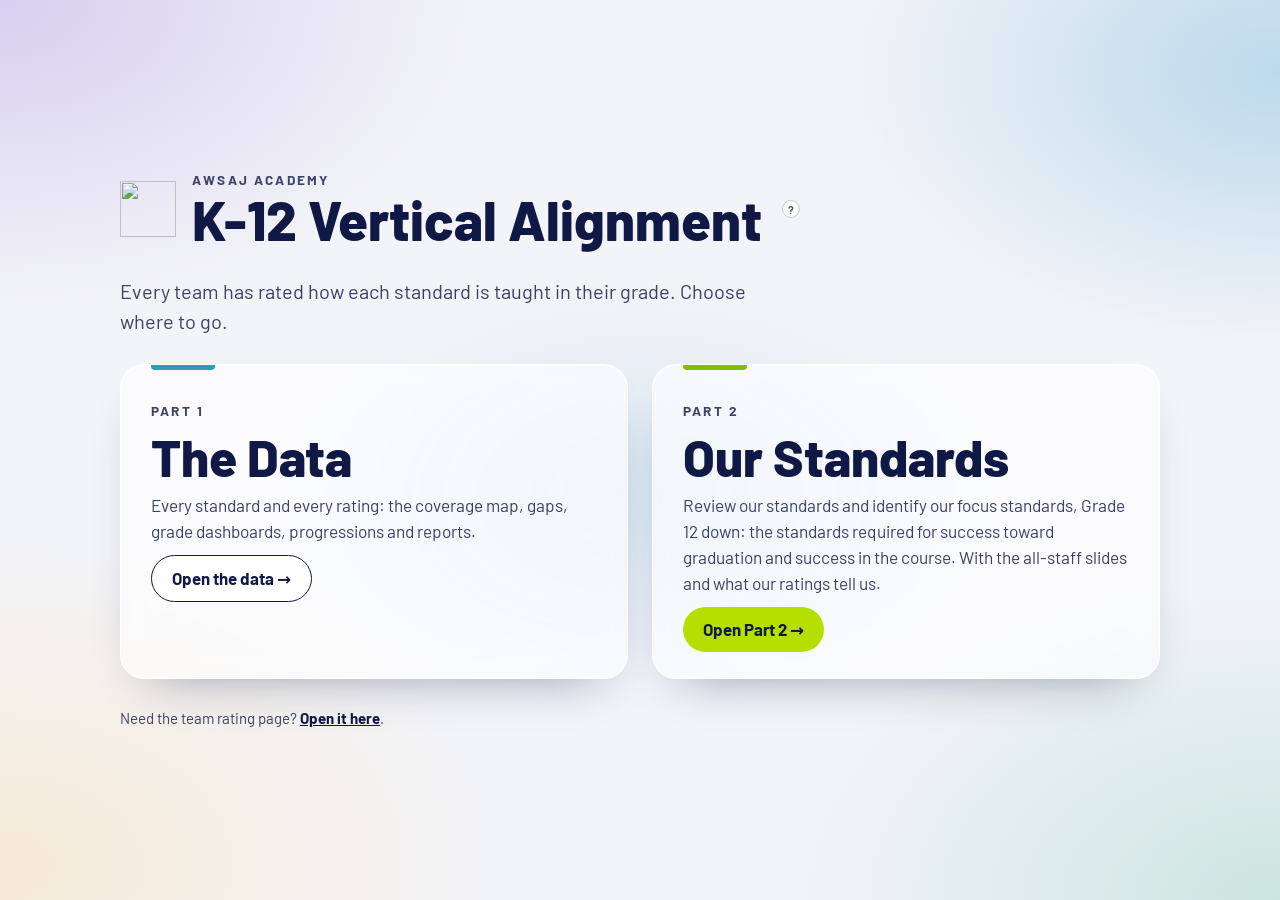
==== commit 32dd0500: "Part 2: focus standards, pathway, slide wording, Our Standards landing card, simpler review header, " ====
--- a/site/index.html
+++ b/site/index.html
@@ -19,7 +19,7 @@
     <p class="landing-lead">Every team has rated how each standard is taught in their grade. Choose where to go.</p>
     <div class="landing-cards">
       <a class="landing-card l1" href="./?open=view%3Dheatmap"><span class="eb">Part 1</span><b>The Data</b><span>Every standard and every rating: the coverage map, gaps, grade dashboards, progressions and reports.</span><span class="go">Open the data &rarr;</span></a>
-      <a class="landing-card l2" href="journey.html"><span class="eb">Part 2</span><b>Our Findings</b><span>What our ratings tell us: a step-by-step walkthrough for the whole school, each grade band and each subject, with questions and options for our next steps, and PDFs to download.</span><span class="go">See our findings &rarr;</span></a>
+      <a class="landing-card l2" href="journey.html"><span class="eb">Part 2</span><b>Our Standards</b><span>Review our standards and identify our focus standards, Grade 12 down: the standards required for success toward graduation and success in the course. With the all-staff slides and what our ratings tell us.</span><span class="go">Open Part 2 &rarr;</span></a>
     </div>
     <p class="landing-foot">Need the team rating page? <a href="./?rate=1">Open it here</a>.</p>
   </div>
@@ -50,7 +50,7 @@
   <button role="tab" data-view="report">Reports</button>
   <button role="tab" data-view="activity">Activity</button>
   <button role="tab" data-view="plans" hidden>Vertical Alignment Audit</button>
-  <a class="tablink" href="journey.html">Part 2: What our ratings tell us</a><button type="button" class="help" data-help="part2" aria-label="What is this?">?</button>
+  <a class="tablink" href="journey.html">Part 2: Our Standards</a><button type="button" class="help" data-help="part2" aria-label="What is this?">?</button>
   <span class="sync" id="sync" aria-live="polite"></span><button type="button" class="help" data-help="sync" aria-label="What is this?">?</button>
 </nav>
 
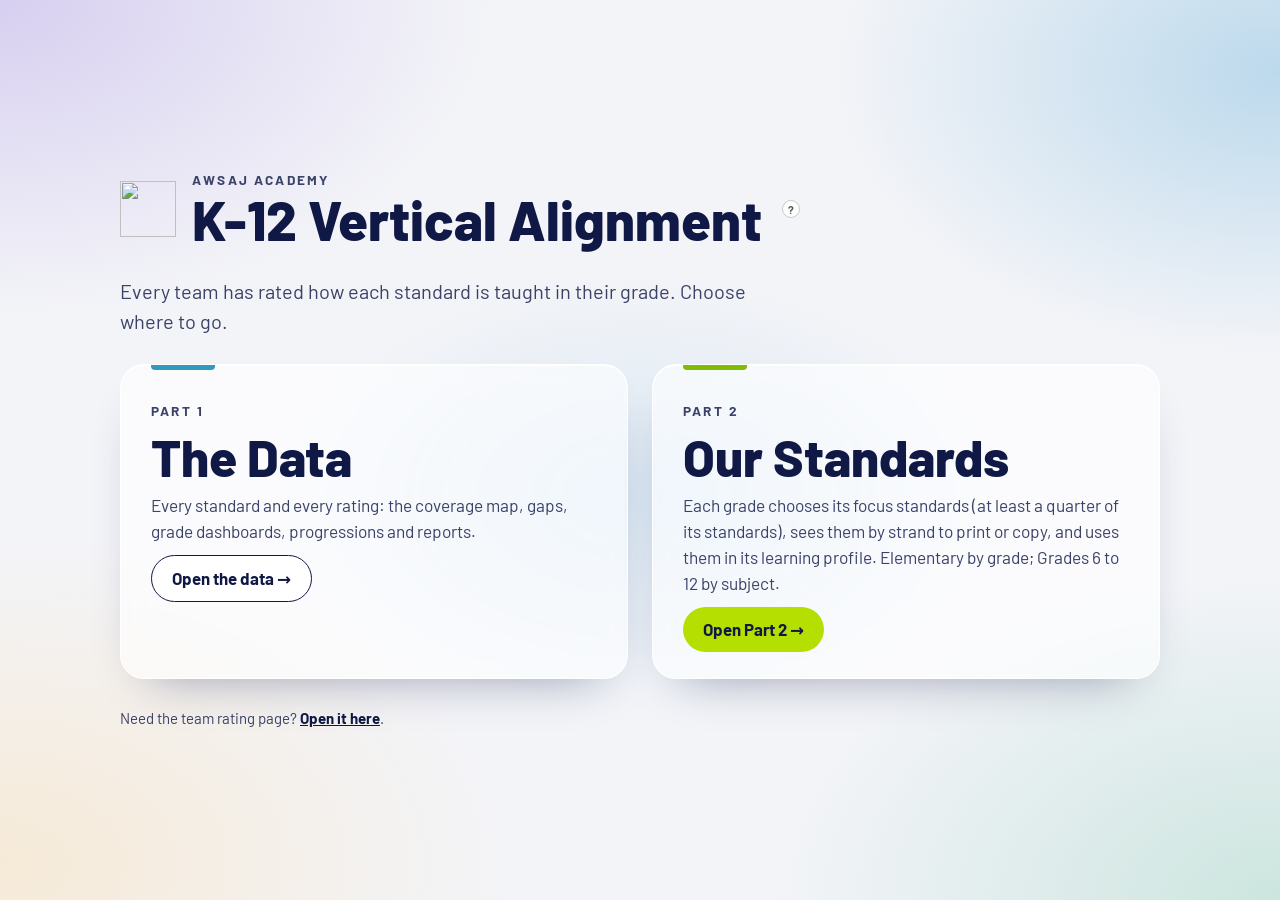
==== commit a0bb37f2: "Focus standards: new direction (K-5 by grade, 6-12 by subject, minimum a quarter, by strand with pri" ====
--- a/site/index.html
+++ b/site/index.html
@@ -19,7 +19,7 @@
     <p class="landing-lead">Every team has rated how each standard is taught in their grade. Choose where to go.</p>
     <div class="landing-cards">
       <a class="landing-card l1" href="./?open=view%3Dheatmap"><span class="eb">Part 1</span><b>The Data</b><span>Every standard and every rating: the coverage map, gaps, grade dashboards, progressions and reports.</span><span class="go">Open the data &rarr;</span></a>
-      <a class="landing-card l2" href="journey.html"><span class="eb">Part 2</span><b>Our Standards</b><span>Review our standards and identify our focus standards, Grade 12 down: the standards required for success toward graduation and success in the course. With the all-staff slides and what our ratings tell us.</span><span class="go">Open Part 2 &rarr;</span></a>
+      <a class="landing-card l2" href="priorities.html"><span class="eb">Part 2</span><b>Our Standards</b><span>Each grade chooses its focus standards (at least a quarter of its standards), sees them by strand to print or copy, and uses them in its learning profile. Elementary by grade; Grades 6 to 12 by subject.</span><span class="go">Open Part 2 &rarr;</span></a>
     </div>
     <p class="landing-foot">Need the team rating page? <a href="./?rate=1">Open it here</a>.</p>
   </div>
@@ -50,7 +50,7 @@
   <button role="tab" data-view="report">Reports</button>
   <button role="tab" data-view="activity">Activity</button>
   <button role="tab" data-view="plans" hidden>Vertical Alignment Audit</button>
-  <a class="tablink" href="journey.html">Part 2: Our Standards</a><button type="button" class="help" data-help="part2" aria-label="What is this?">?</button>
+  <a class="tablink" href="priorities.html">Part 2: Our Standards</a><button type="button" class="help" data-help="part2" aria-label="What is this?">?</button>
   <span class="sync" id="sync" aria-live="polite"></span><button type="button" class="help" data-help="sync" aria-label="What is this?">?</button>
 </nav>
 
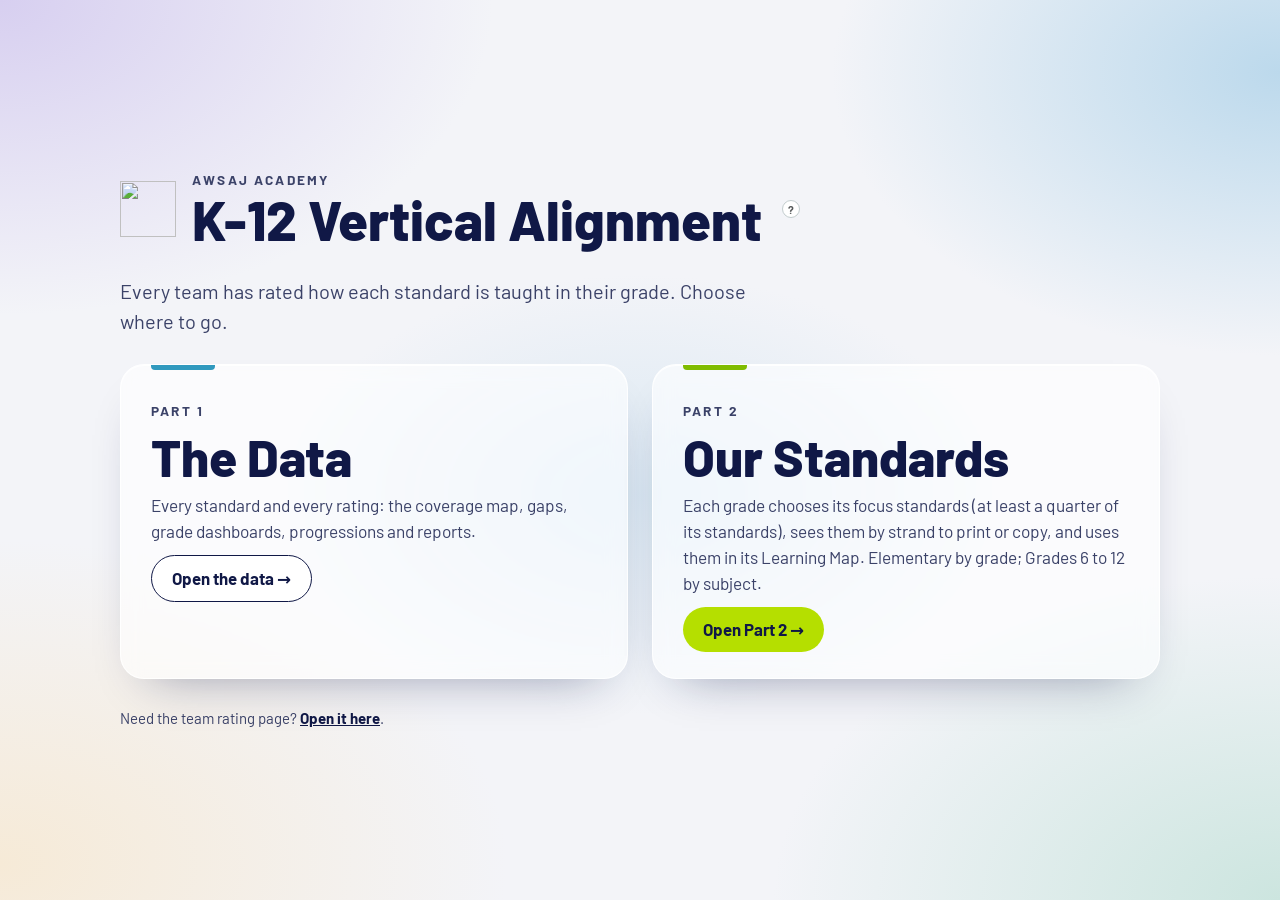
==== commit b5f2c1b6: "Rename the learning profile to the Awsaj Learning Map everywhere; goal slide line on curriculum maps" ====
--- a/site/index.html
+++ b/site/index.html
@@ -19,7 +19,7 @@
     <p class="landing-lead">Every team has rated how each standard is taught in their grade. Choose where to go.</p>
     <div class="landing-cards">
       <a class="landing-card l1" href="./?open=view%3Dheatmap"><span class="eb">Part 1</span><b>The Data</b><span>Every standard and every rating: the coverage map, gaps, grade dashboards, progressions and reports.</span><span class="go">Open the data &rarr;</span></a>
-      <a class="landing-card l2" href="priorities.html"><span class="eb">Part 2</span><b>Our Standards</b><span>Each grade chooses its focus standards (at least a quarter of its standards), sees them by strand to print or copy, and uses them in its learning profile. Elementary by grade; Grades 6 to 12 by subject.</span><span class="go">Open Part 2 &rarr;</span></a>
+      <a class="landing-card l2" href="priorities.html"><span class="eb">Part 2</span><b>Our Standards</b><span>Each grade chooses its focus standards (at least a quarter of its standards), sees them by strand to print or copy, and uses them in its Learning Map. Elementary by grade; Grades 6 to 12 by subject.</span><span class="go">Open Part 2 &rarr;</span></a>
     </div>
     <p class="landing-foot">Need the team rating page? <a href="./?rate=1">Open it here</a>.</p>
   </div>
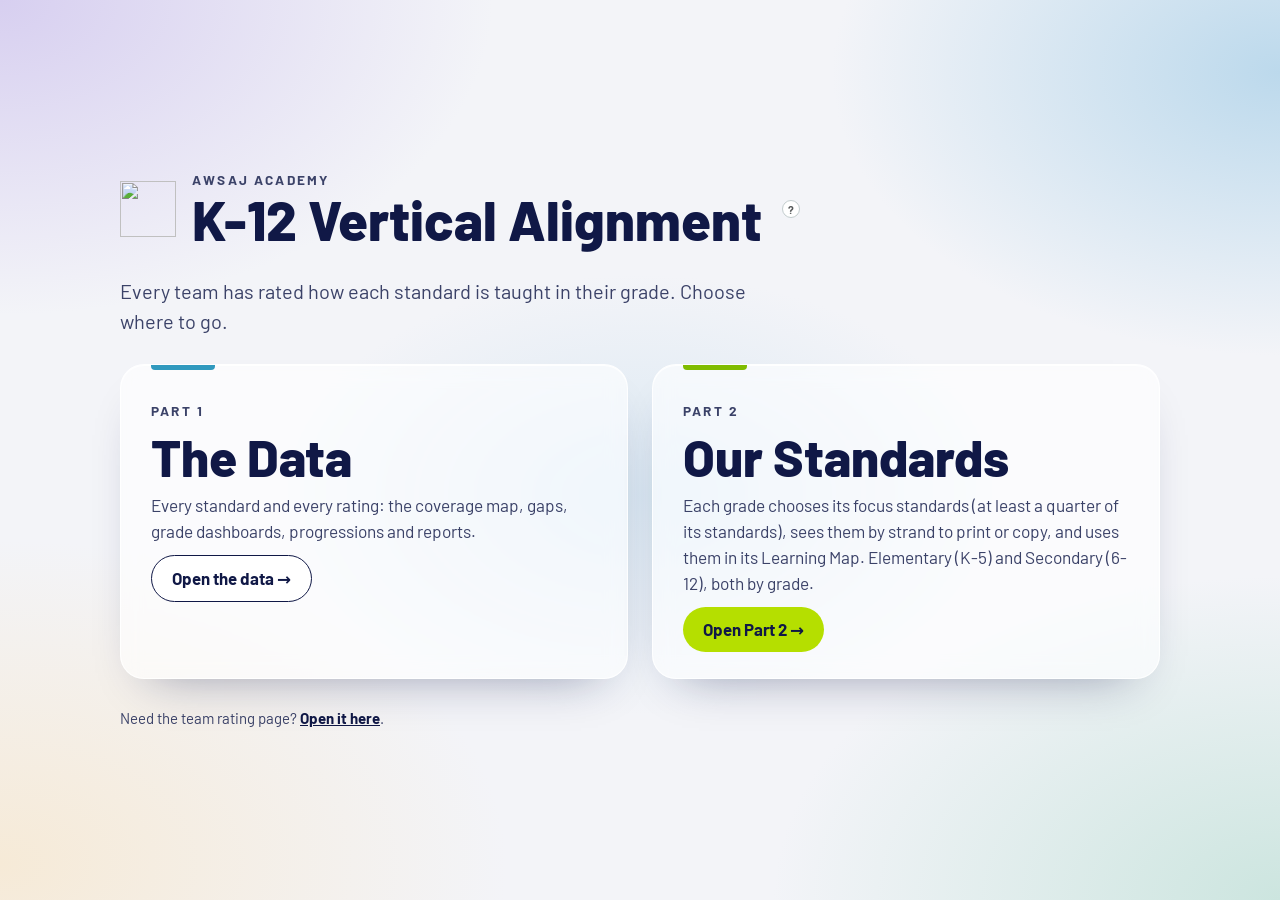
==== commit 5f3c488b: "Secondary by grade, links to each Drive Learning Map, progress and message page, folder slide, help " ====
--- a/site/index.html
+++ b/site/index.html
@@ -19,7 +19,7 @@
     <p class="landing-lead">Every team has rated how each standard is taught in their grade. Choose where to go.</p>
     <div class="landing-cards">
       <a class="landing-card l1" href="./?open=view%3Dheatmap"><span class="eb">Part 1</span><b>The Data</b><span>Every standard and every rating: the coverage map, gaps, grade dashboards, progressions and reports.</span><span class="go">Open the data &rarr;</span></a>
-      <a class="landing-card l2" href="priorities.html"><span class="eb">Part 2</span><b>Our Standards</b><span>Each grade chooses its focus standards (at least a quarter of its standards), sees them by strand to print or copy, and uses them in its Learning Map. Elementary by grade; Grades 6 to 12 by subject.</span><span class="go">Open Part 2 &rarr;</span></a>
+      <a class="landing-card l2" href="priorities.html"><span class="eb">Part 2</span><b>Our Standards</b><span>Each grade chooses its focus standards (at least a quarter of its standards), sees them by strand to print or copy, and uses them in its Learning Map. Elementary (K-5) and Secondary (6-12), both by grade.</span><span class="go">Open Part 2 &rarr;</span></a>
     </div>
     <p class="landing-foot">Need the team rating page? <a href="./?rate=1">Open it here</a>.</p>
   </div>
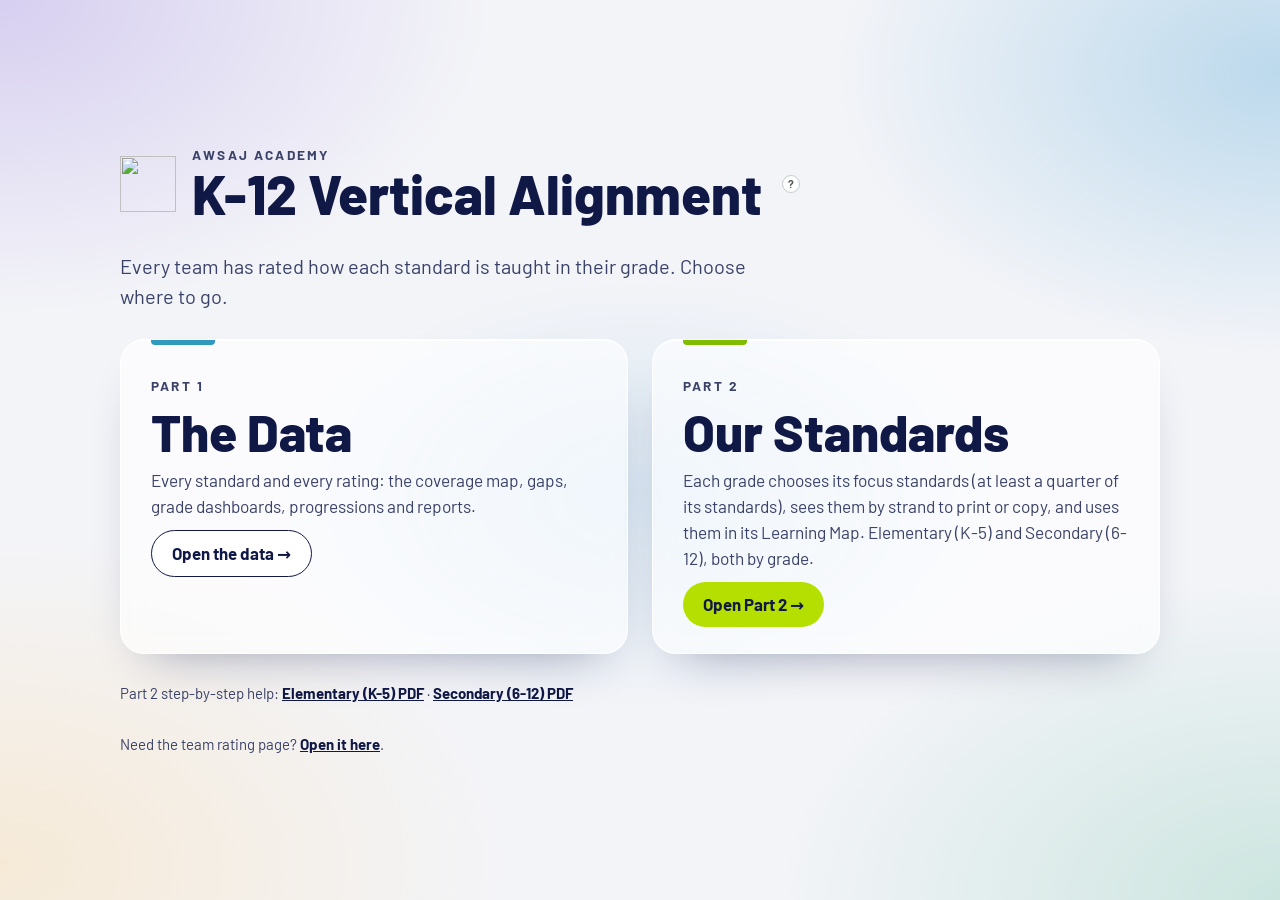
==== commit 49eef313: "Link the step-by-step help PDFs on every picker page, the landing page and the Part 2 start page Co-" ====
--- a/site/index.html
+++ b/site/index.html
@@ -21,6 +21,7 @@
       <a class="landing-card l1" href="./?open=view%3Dheatmap"><span class="eb">Part 1</span><b>The Data</b><span>Every standard and every rating: the coverage map, gaps, grade dashboards, progressions and reports.</span><span class="go">Open the data &rarr;</span></a>
       <a class="landing-card l2" href="priorities.html"><span class="eb">Part 2</span><b>Our Standards</b><span>Each grade chooses its focus standards (at least a quarter of its standards), sees them by strand to print or copy, and uses them in its Learning Map. Elementary (K-5) and Secondary (6-12), both by grade.</span><span class="go">Open Part 2 &rarr;</span></a>
     </div>
+    <p class="landing-foot">Part 2 step-by-step help: <a href="pdf/help-focus-standards-K-5.pdf" target="_blank" rel="noopener">Elementary (K-5) PDF</a> · <a href="pdf/help-focus-standards-6-12.pdf" target="_blank" rel="noopener">Secondary (6-12) PDF</a></p>
     <p class="landing-foot">Need the team rating page? <a href="./?rate=1">Open it here</a>.</p>
   </div>
 </section>
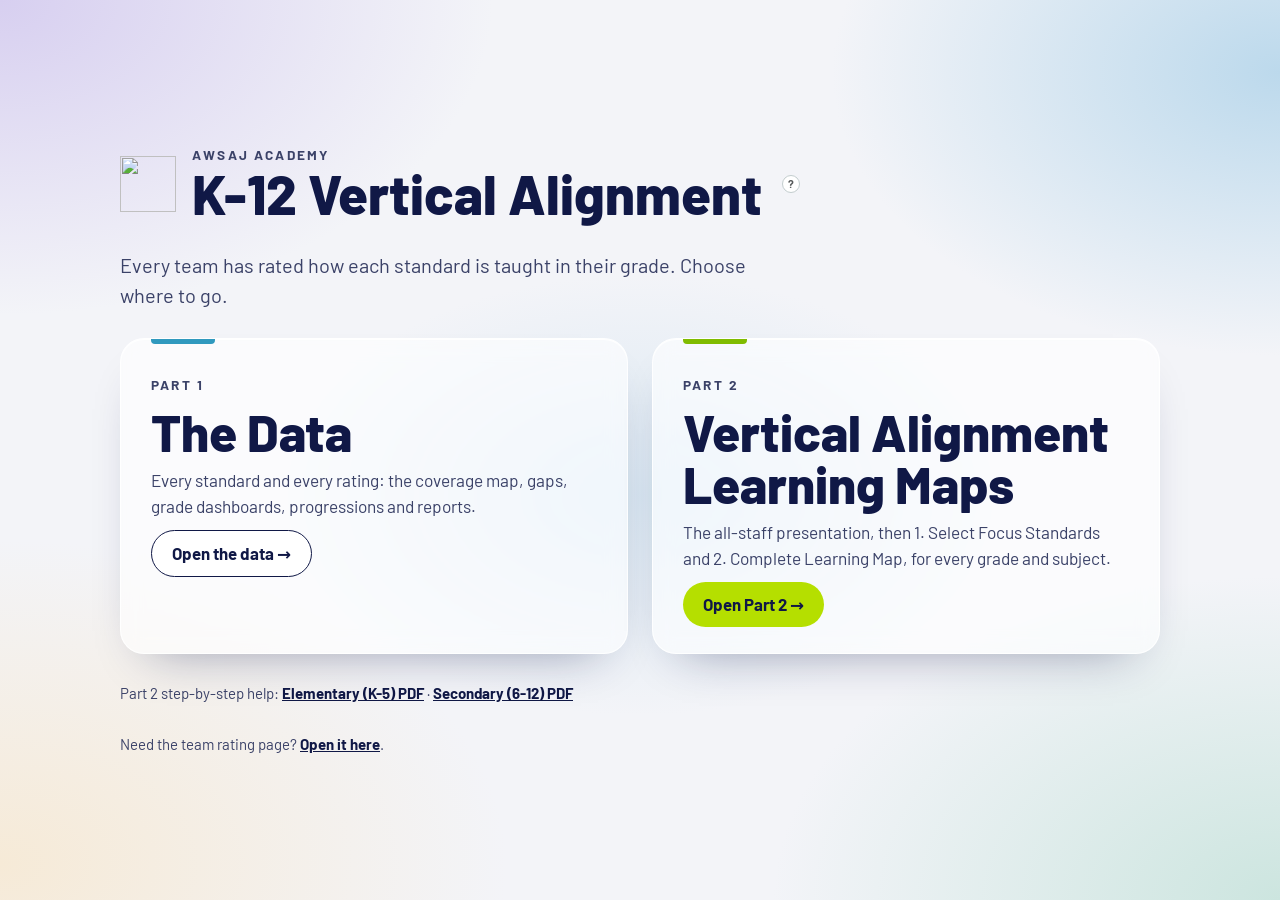
==== commit d9e26cec: "Vertical Alignment Learning Maps (1. Select Focus Standards, 2. Complete Learning Map); landing card" ====
--- a/site/index.html
+++ b/site/index.html
@@ -19,7 +19,7 @@
     <p class="landing-lead">Every team has rated how each standard is taught in their grade. Choose where to go.</p>
     <div class="landing-cards">
       <a class="landing-card l1" href="./?open=view%3Dheatmap"><span class="eb">Part 1</span><b>The Data</b><span>Every standard and every rating: the coverage map, gaps, grade dashboards, progressions and reports.</span><span class="go">Open the data &rarr;</span></a>
-      <a class="landing-card l2" href="priorities.html"><span class="eb">Part 2</span><b>Our Standards</b><span>Each grade chooses its focus standards (at least a quarter of its standards), sees them by strand to print or copy, and uses them in its Learning Map. Elementary (K-5) and Secondary (6-12), both by grade.</span><span class="go">Open Part 2 &rarr;</span></a>
+      <a class="landing-card l2" href="journey.html"><span class="eb">Part 2</span><b>Vertical Alignment Learning Maps</b><span>The all-staff presentation, then 1. Select Focus Standards and 2. Complete Learning Map, for every grade and subject.</span><span class="go">Open Part 2 &rarr;</span></a>
     </div>
     <p class="landing-foot">Part 2 step-by-step help: <a href="pdf/help-focus-standards-K-5.pdf" target="_blank" rel="noopener">Elementary (K-5) PDF</a> · <a href="pdf/help-focus-standards-6-12.pdf" target="_blank" rel="noopener">Secondary (6-12) PDF</a></p>
     <p class="landing-foot">Need the team rating page? <a href="./?rate=1">Open it here</a>.</p>
@@ -51,7 +51,7 @@
   <button role="tab" data-view="report">Reports</button>
   <button role="tab" data-view="activity">Activity</button>
   <button role="tab" data-view="plans" hidden>Vertical Alignment Audit</button>
-  <a class="tablink" href="priorities.html">Part 2: Our Standards</a><button type="button" class="help" data-help="part2" aria-label="What is this?">?</button>
+  <a class="tablink" href="journey.html">Part 2: Learning Maps</a><button type="button" class="help" data-help="part2" aria-label="What is this?">?</button>
   <span class="sync" id="sync" aria-live="polite"></span><button type="button" class="help" data-help="sync" aria-label="What is this?">?</button>
 </nav>
 
